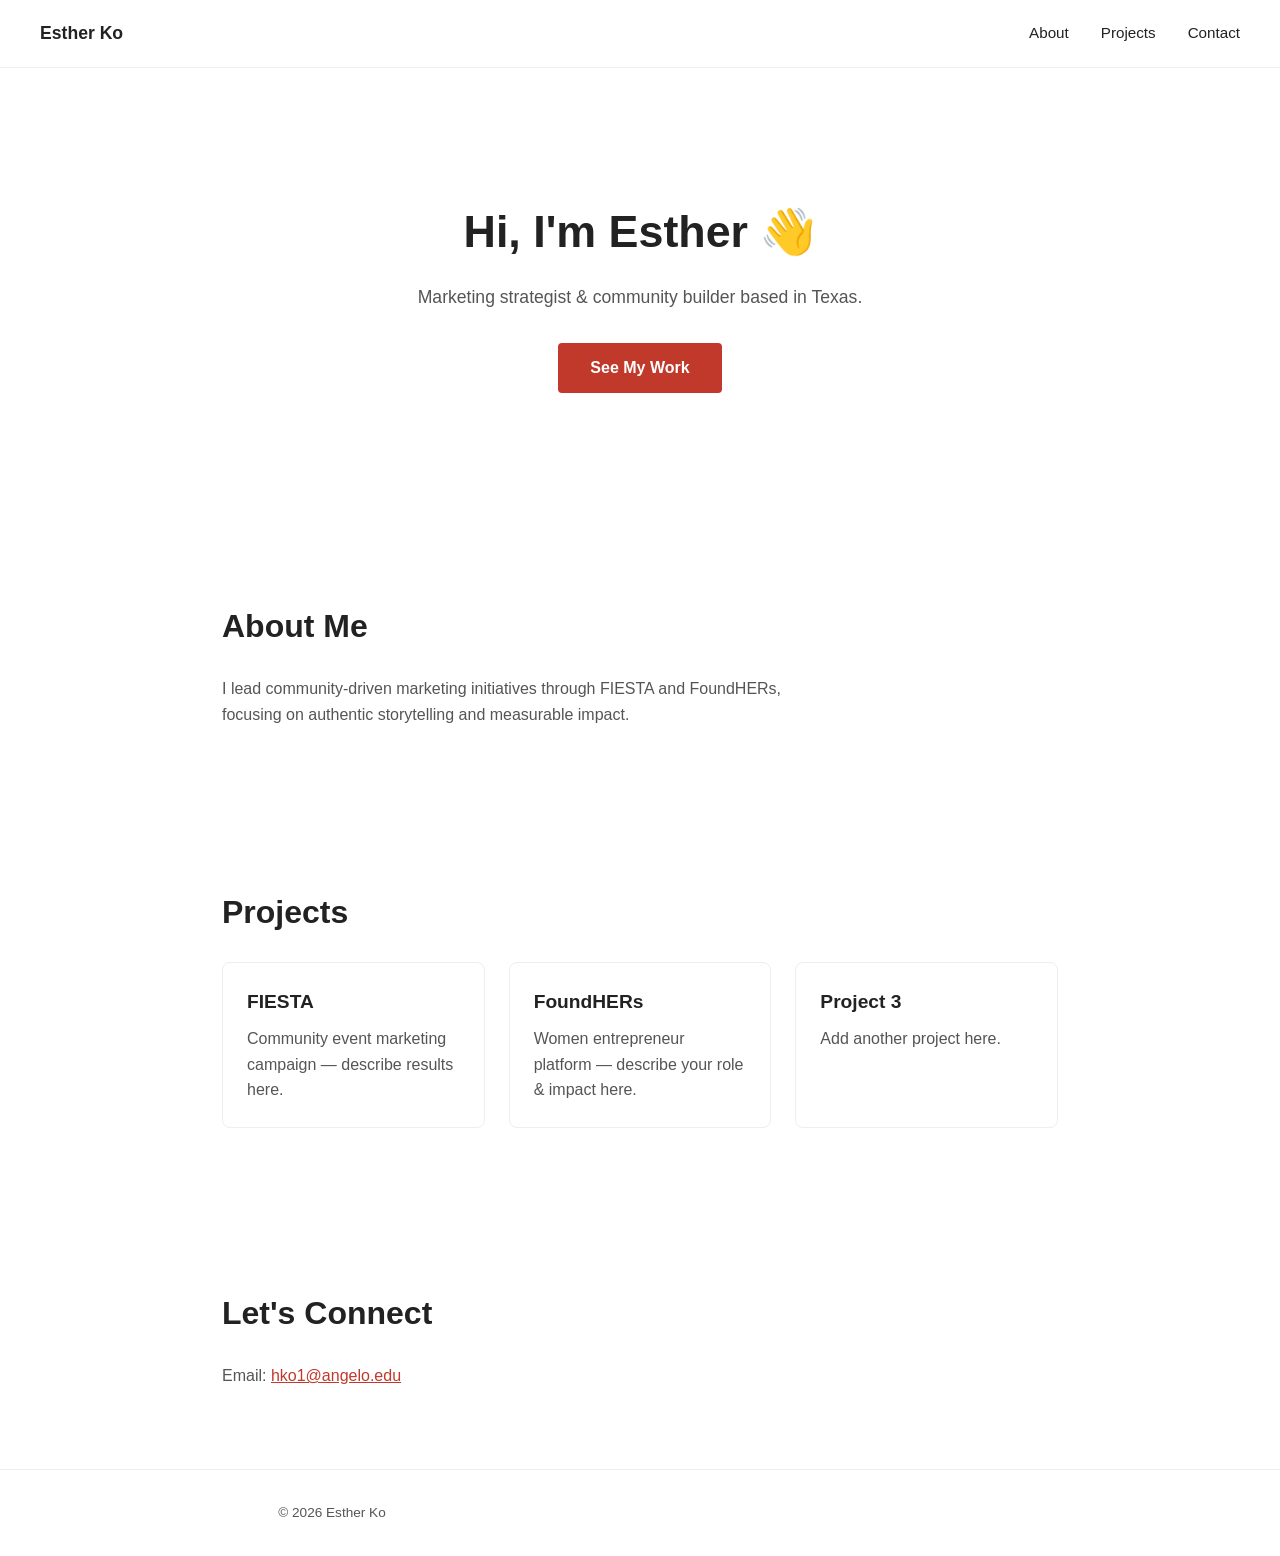
==== index.html @ 238955b2 "Initial portfolio setup" ====
<!DOCTYPE html>
<html lang="en">
<head>
  <meta charset="UTF-8" />
  <meta name="viewport" content="width=device-width, initial-scale=1.0" />
  <title>Esther Ko | Marketing Portfolio</title>
  <link rel="stylesheet" href="style.css" />
</head>
<body>

  <!-- NAV -->
  <nav>
    <span class="logo">Esther Ko</span>
    <ul>
      <li><a href="#about">About</a></li>
      <li><a href="#projects">Projects</a></li>
      <li><a href="#contact">Contact</a></li>
    </ul>
  </nav>

  <!-- HERO -->
  <section id="hero">
    <h1>Hi, I'm Esther 👋</h1>
    <p>Marketing strategist & community builder based in Texas.</p>
    <a href="#projects" class="btn">See My Work</a>
  </section>

  <!-- ABOUT -->
  <section id="about">
    <h2>About Me</h2>
    <p>
      I lead community-driven marketing initiatives through FIESTA and FoundHERs,
      focusing on authentic storytelling and measurable impact.
    </p>
  </section>

  <!-- PROJECTS -->
  <section id="projects">
    <h2>Projects</h2>
    <div class="card-grid">

      <div class="card">
        <h3>FIESTA</h3>
        <p>Community event marketing campaign — describe results here.</p>
      </div>

      <div class="card">
        <h3>FoundHERs</h3>
        <p>Women entrepreneur platform — describe your role & impact here.</p>
      </div>

      <div class="card">
        <h3>Project 3</h3>
        <p>Add another project here.</p>
      </div>

    </div>
  </section>

  <!-- CONTACT -->
  <section id="contact">
    <h2>Let's Connect</h2>
    <p>Email: <a href="mailto:hko1@angelo.edu">hko1@angelo.edu</a></p>
  </section>

  <footer>
    <p>© 2026 Esther Ko</p>
  </footer>

</body>
</html>
---- style.css ----
/* ── Reset ── */
* { margin: 0; padding: 0; box-sizing: border-box; }

body {
  font-family: 'Segoe UI', sans-serif;
  color: #222;
  background: #fff;
  line-height: 1.6;
}

/* ── Nav ── */
nav {
  display: flex;
  justify-content: space-between;
  align-items: center;
  padding: 1.2rem 2.5rem;
  border-bottom: 1px solid #eee;
  position: sticky;
  top: 0;
  background: #fff;
}

.logo { font-weight: 700; font-size: 1.1rem; }

nav ul { list-style: none; display: flex; gap: 2rem; }
nav a { text-decoration: none; color: #222; font-size: 0.95rem; }
nav a:hover { color: #c0392b; }

/* ── Sections ── */
section {
  max-width: 900px;
  margin: 0 auto;
  padding: 5rem 2rem;
}

#hero {
  text-align: center;
  padding: 8rem 2rem;
}

h1 { font-size: 2.8rem; margin-bottom: 1rem; }
h2 { font-size: 2rem; margin-bottom: 1.5rem; }
h3 { font-size: 1.2rem; margin-bottom: 0.5rem; }

p { color: #555; max-width: 600px; }
#hero p { margin: 0 auto 2rem; font-size: 1.1rem; }

/* ── Button ── */
.btn {
  display: inline-block;
  padding: 0.75rem 2rem;
  background: #c0392b;
  color: #fff;
  border-radius: 4px;
  text-decoration: none;
  font-weight: 600;
  transition: background 0.2s;
}
.btn:hover { background: #922b21; }

/* ── Cards ── */
.card-grid {
  display: grid;
  grid-template-columns: repeat(auto-fit, minmax(240px, 1fr));
  gap: 1.5rem;
}

.card {
  border: 1px solid #eee;
  border-radius: 8px;
  padding: 1.5rem;
  transition: box-shadow 0.2s;
}
.card:hover { box-shadow: 0 4px 16px rgba(0,0,0,0.08); }

/* ── Contact ── */
#contact a { color: #c0392b; }

/* ── Footer ── */
footer {
  text-align: center;
  padding: 2rem;
  font-size: 0.85rem;
  color: #aaa;
  border-top: 1px solid #eee;
}
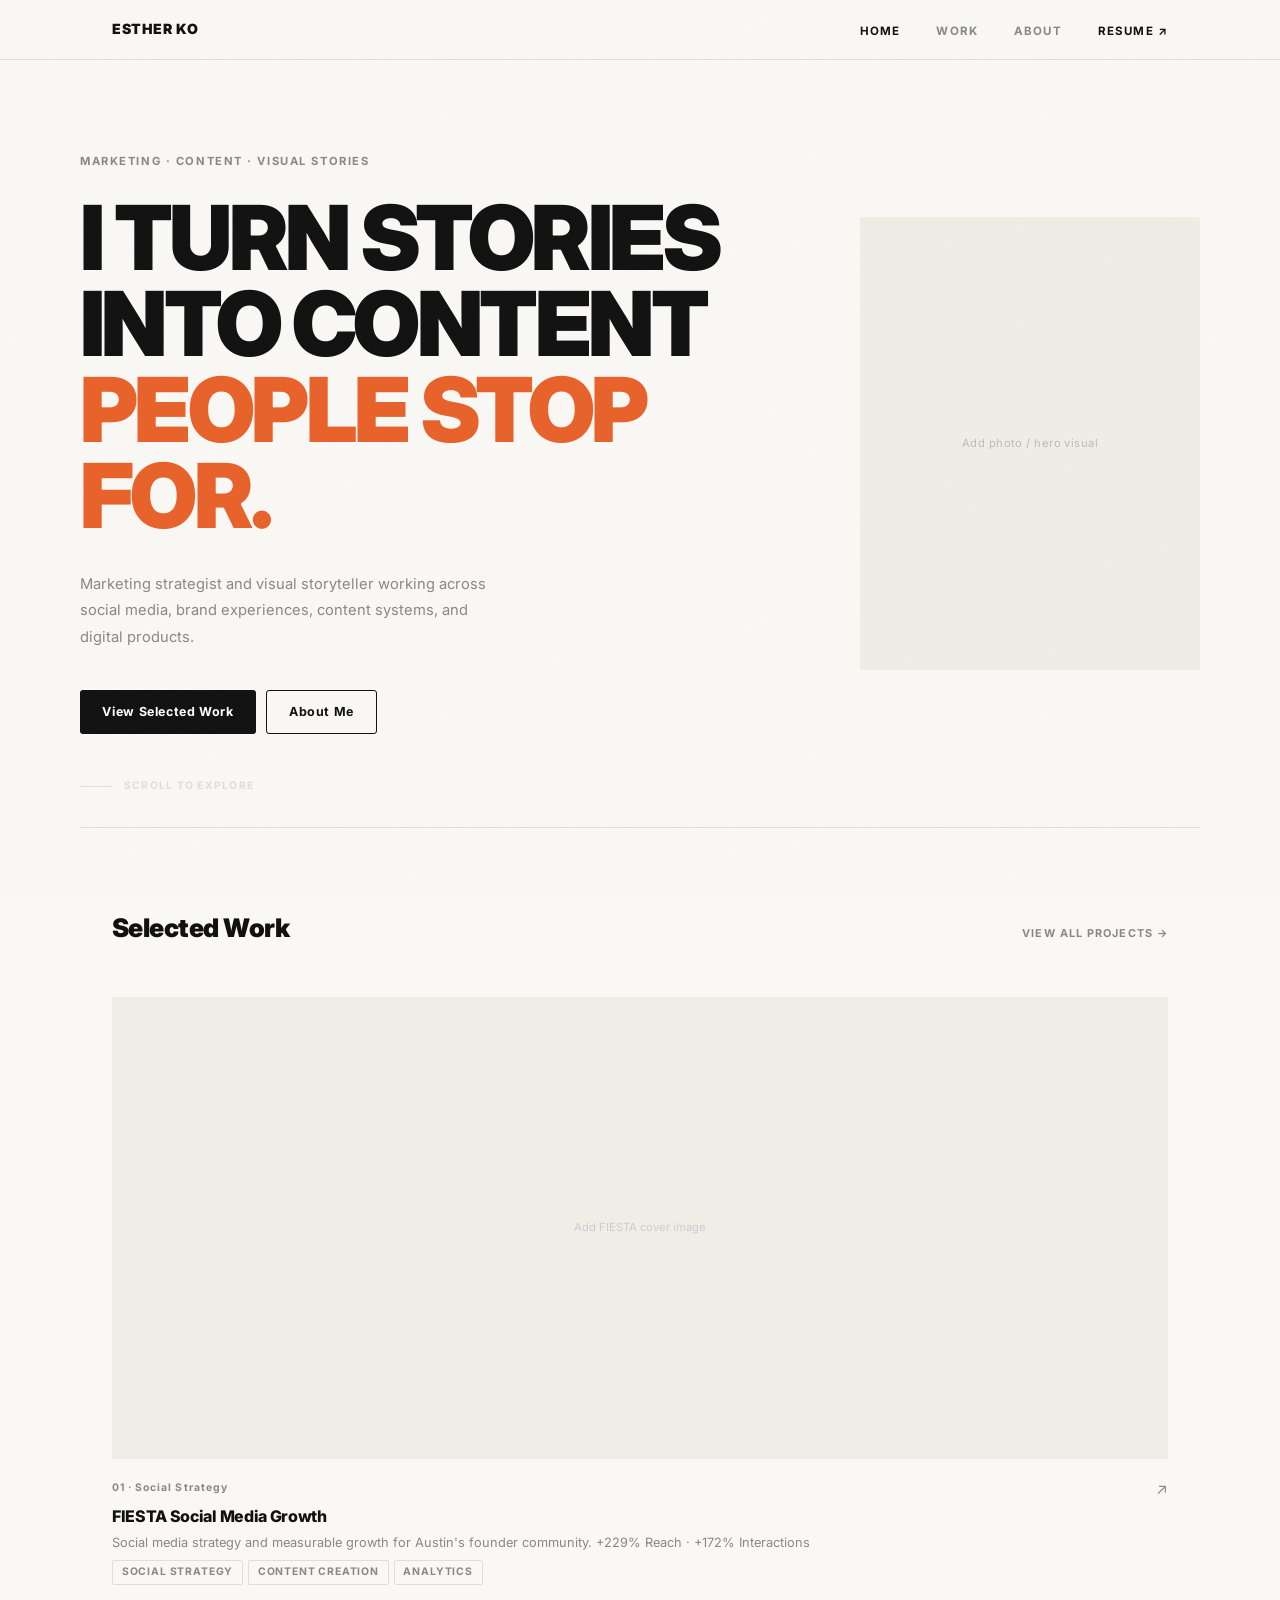
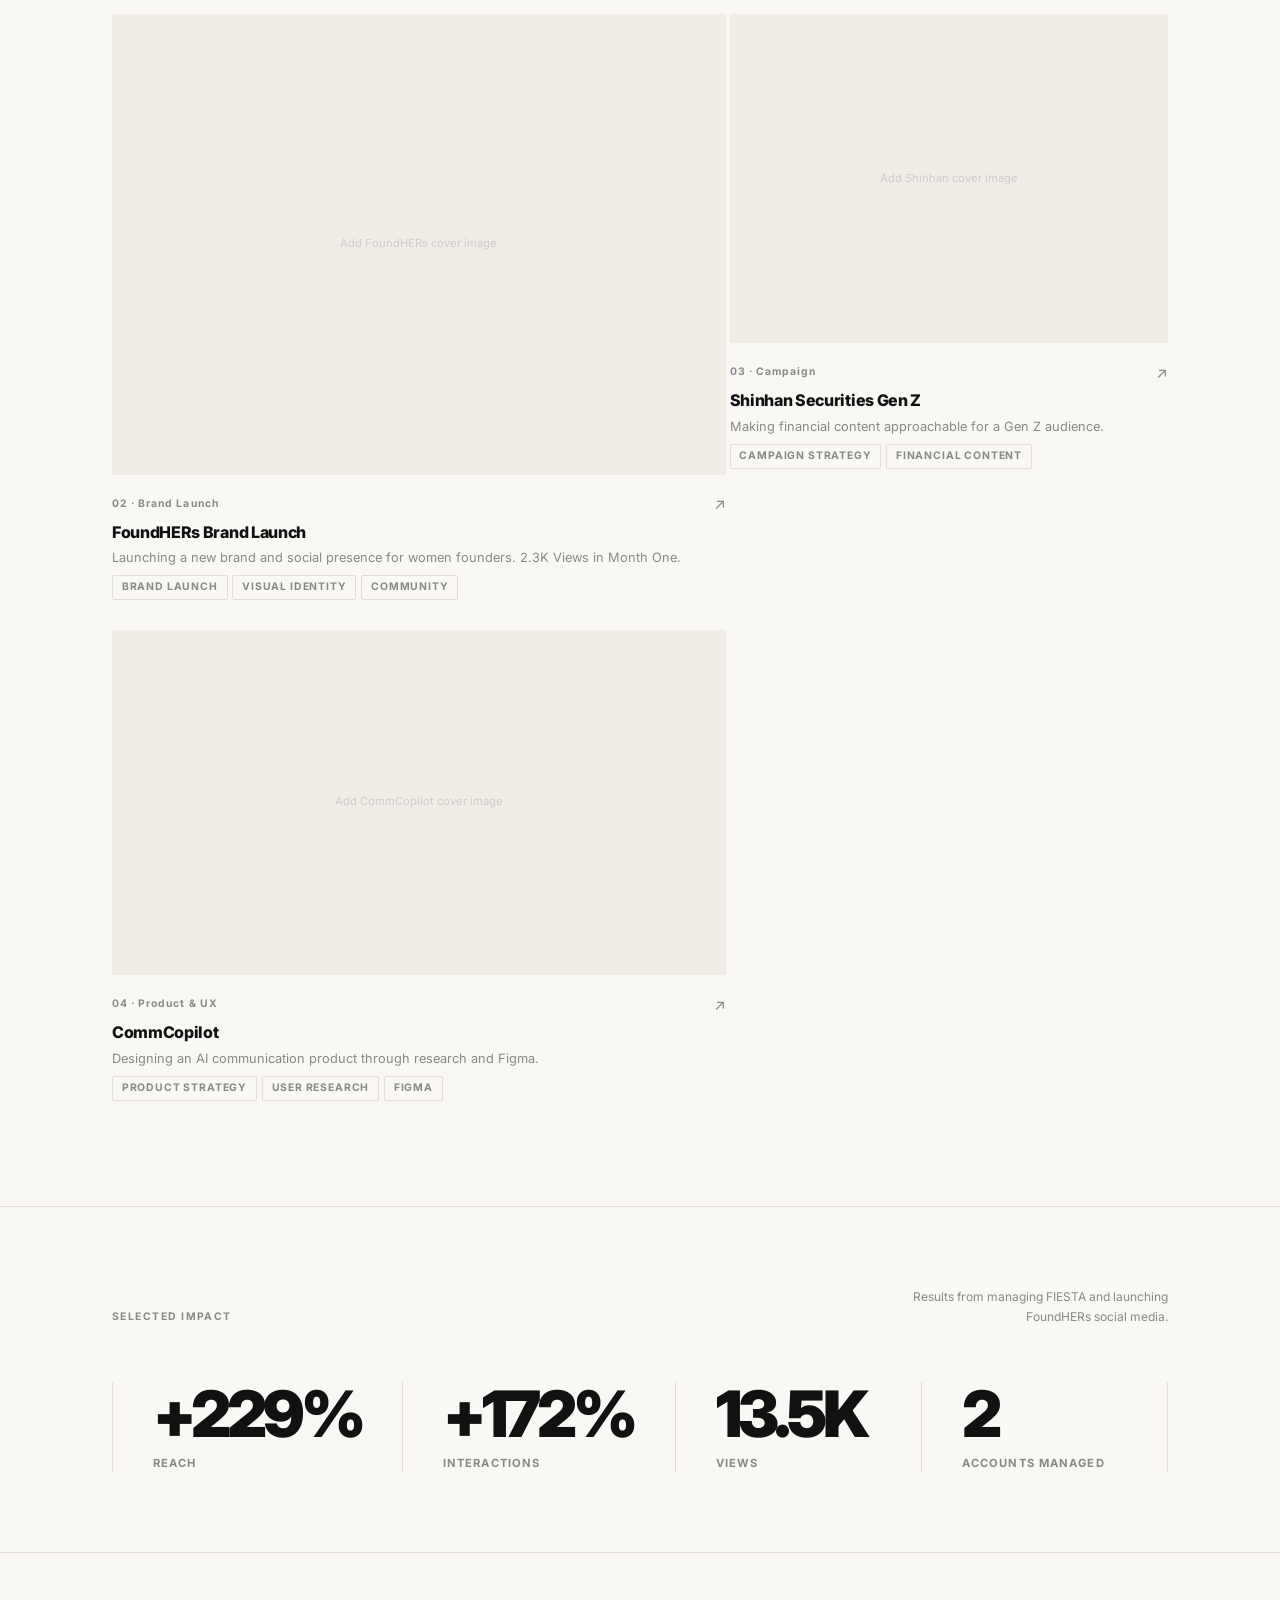
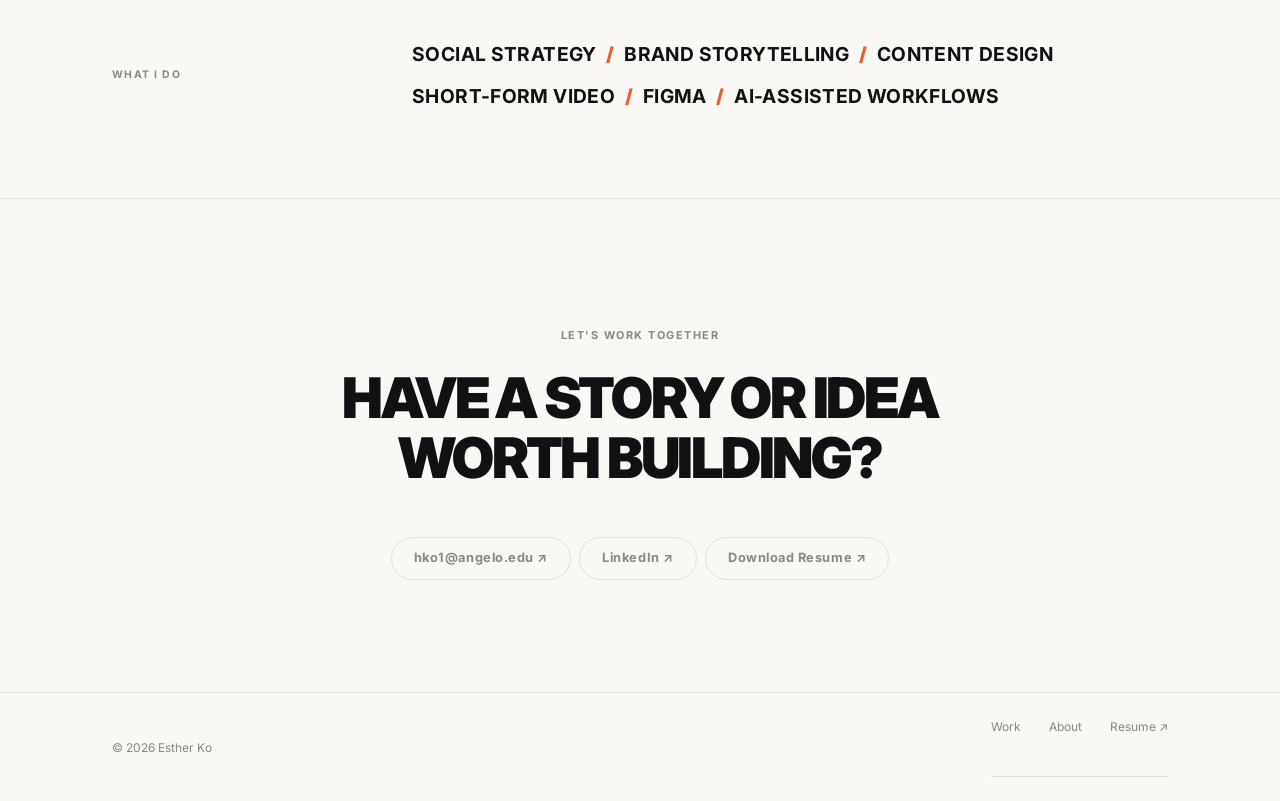
==== commit 371cf126: "Build full portfolio site: 10 pages, editorial design, Behance-inspired - Editorial design: warm pap" ====
--- a/index.html
+++ b/index.html
@@ -3,69 +3,201 @@
 <head>
   <meta charset="UTF-8" />
   <meta name="viewport" content="width=device-width, initial-scale=1.0" />
-  <title>Esther Ko | Marketing Portfolio</title>
+  <title>Esther Ko — Marketing Portfolio</title>
   <link rel="stylesheet" href="style.css" />
 </head>
 <body>
 
-  <!-- NAV -->
   <nav>
-    <span class="logo">Esther Ko</span>
-    <ul>
-      <li><a href="#about">About</a></li>
-      <li><a href="#projects">Projects</a></li>
-      <li><a href="#contact">Contact</a></li>
-    </ul>
+    <div class="container nav-inner">
+      <a href="index.html" class="nav-logo">Esther Ko</a>
+      <ul class="nav-links" id="nav-menu">
+        <li><a href="index.html" class="active">HOME</a></li>
+        <li><a href="work.html">WORK</a></li>
+        <li><a href="about.html">ABOUT</a></li>
+        <li><a href="resume.pdf" target="_blank" class="nav-resume">RESUME ↗</a></li>
+      </ul>
+      <button class="nav-toggle" id="nav-toggle" aria-label="Menu">☰</button>
+    </div>
   </nav>
 
-  <!-- HERO -->
-  <section id="hero">
-    <h1>Hi, I'm Esther 👋</h1>
-    <p>Marketing strategist & community builder based in Texas.</p>
-    <a href="#projects" class="btn">See My Work</a>
-  </section>
-
-  <!-- ABOUT -->
-  <section id="about">
-    <h2>About Me</h2>
-    <p>
-      I lead community-driven marketing initiatives through FIESTA and FoundHERs,
-      focusing on authentic storytelling and measurable impact.
-    </p>
-  </section>
-
-  <!-- PROJECTS -->
-  <section id="projects">
-    <h2>Projects</h2>
-    <div class="card-grid">
-
-      <div class="card">
-        <h3>FIESTA</h3>
-        <p>Community event marketing campaign — describe results here.</p>
-      </div>
-
-      <div class="card">
-        <h3>FoundHERs</h3>
-        <p>Women entrepreneur platform — describe your role & impact here.</p>
-      </div>
-
-      <div class="card">
-        <h3>Project 3</h3>
-        <p>Add another project here.</p>
-      </div>
-
-    </div>
-  </section>
-
-  <!-- CONTACT -->
-  <section id="contact">
-    <h2>Let's Connect</h2>
-    <p>Email: <a href="mailto:hko1@angelo.edu">hko1@angelo.edu</a></p>
+  <!-- ── HERO ── -->
+  <section id="hero" class="container">
+    <div class="hero-text">
+      <p class="hero-eyebrow">Marketing · Content · Visual Stories</p>
+      <h1>
+        I TURN STORIES<br>
+        INTO CONTENT<br>
+        <span class="accent">PEOPLE STOP FOR.</span>
+      </h1>
+      <p class="hero-sub">
+        Marketing strategist and visual storyteller working across social media,
+        brand experiences, content systems, and digital products.
+      </p>
+      <div class="hero-actions">
+        <a href="work.html" class="btn btn-primary">View Selected Work</a>
+        <a href="about.html" class="btn btn-outline">About Me</a>
+      </div>
+    </div>
+    <div class="hero-visual">Add photo / hero visual</div>
+    <p class="hero-scroll-hint">Scroll to explore</p>
+  </section>
+
+  <!-- ── SELECTED WORK ── -->
+  <section id="selected-work">
+    <div class="container">
+      <div class="sw-header">
+        <h2 class="sw-title">Selected Work</h2>
+        <a href="work.html" class="sw-link">View All Projects →</a>
+      </div>
+
+      <div class="sw-grid">
+
+        <!-- 01 FIESTA — full width, wide -->
+        <a href="projects/fiesta.html" class="sw-card">
+          <div class="sw-thumb">Add FIESTA cover image</div>
+          <div class="sw-info">
+            <div class="sw-meta">
+              <span class="sw-num">01 · Social Strategy</span>
+              <span class="sw-arrow">↗</span>
+            </div>
+            <h3 class="sw-name">FIESTA Social Media Growth</h3>
+            <p class="sw-desc">Social media strategy and measurable growth for Austin's founder community. +229% Reach · +172% Interactions</p>
+            <div class="sw-tags">
+              <span class="tag">Social Strategy</span>
+              <span class="tag">Content Creation</span>
+              <span class="tag">Analytics</span>
+            </div>
+          </div>
+        </a>
+
+        <!-- 02 FoundHERs — left 7/12 -->
+        <a href="projects/foundHERs.html" class="sw-card">
+          <div class="sw-thumb">Add FoundHERs cover image</div>
+          <div class="sw-info">
+            <div class="sw-meta">
+              <span class="sw-num">02 · Brand Launch</span>
+              <span class="sw-arrow">↗</span>
+            </div>
+            <h3 class="sw-name">FoundHERs Brand Launch</h3>
+            <p class="sw-desc">Launching a new brand and social presence for women founders. 2.3K Views in Month One.</p>
+            <div class="sw-tags">
+              <span class="tag">Brand Launch</span>
+              <span class="tag">Visual Identity</span>
+              <span class="tag">Community</span>
+            </div>
+          </div>
+        </a>
+
+        <!-- 03 Shinhan — right 5/12 -->
+        <a href="projects/shinhan.html" class="sw-card">
+          <div class="sw-thumb">Add Shinhan cover image</div>
+          <div class="sw-info">
+            <div class="sw-meta">
+              <span class="sw-num">03 · Campaign</span>
+              <span class="sw-arrow">↗</span>
+            </div>
+            <h3 class="sw-name">Shinhan Securities Gen Z</h3>
+            <p class="sw-desc">Making financial content approachable for a Gen Z audience.</p>
+            <div class="sw-tags">
+              <span class="tag">Campaign Strategy</span>
+              <span class="tag">Financial Content</span>
+            </div>
+          </div>
+        </a>
+
+        <!-- 04 CommCopilot — left col, tall -->
+        <a href="projects/commcopilot.html" class="sw-card">
+          <div class="sw-thumb">Add CommCopilot cover image</div>
+          <div class="sw-info">
+            <div class="sw-meta">
+              <span class="sw-num">04 · Product & UX</span>
+              <span class="sw-arrow">↗</span>
+            </div>
+            <h3 class="sw-name">CommCopilot</h3>
+            <p class="sw-desc">Designing an AI communication product through research and Figma.</p>
+            <div class="sw-tags">
+              <span class="tag">Product Strategy</span>
+              <span class="tag">User Research</span>
+              <span class="tag">Figma</span>
+            </div>
+          </div>
+        </a>
+
+      </div>
+    </div>
+  </section>
+
+  <!-- ── SELECTED IMPACT ── -->
+  <section id="impact">
+    <div class="container">
+      <div class="impact-header">
+        <p class="eyebrow">Selected Impact</p>
+        <p class="impact-note">Results from managing FIESTA and launching FoundHERs social media.</p>
+      </div>
+      <div class="impact-grid">
+        <div class="impact-item">
+          <div class="impact-num">+229%</div>
+          <div class="impact-label">Reach</div>
+        </div>
+        <div class="impact-item">
+          <div class="impact-num">+172%</div>
+          <div class="impact-label">Interactions</div>
+        </div>
+        <div class="impact-item">
+          <div class="impact-num">13.5K</div>
+          <div class="impact-label">Views</div>
+        </div>
+        <div class="impact-item">
+          <div class="impact-num">2</div>
+          <div class="impact-label">Accounts Managed</div>
+        </div>
+      </div>
+    </div>
+  </section>
+
+  <!-- ── WHAT I DO ── -->
+  <section id="what-i-do">
+    <div class="container">
+      <div class="wid-inner">
+        <p class="eyebrow">What I Do</p>
+        <div class="wid-skills">
+          SOCIAL STRATEGY<span class="sep">/</span>BRAND STORYTELLING<span class="sep">/</span>CONTENT DESIGN<br>
+          SHORT-FORM VIDEO<span class="sep">/</span>FIGMA<span class="sep">/</span>AI-ASSISTED WORKFLOWS
+        </div>
+      </div>
+    </div>
+  </section>
+
+  <!-- ── CONTACT CTA ── -->
+  <section id="contact-cta">
+    <div class="container">
+      <p class="cta-pre">Let's work together</p>
+      <h2 class="cta-title">Have a story or idea<br>worth building?</h2>
+      <div class="cta-links">
+        <a href="mailto:hko1@angelo.edu">hko1@angelo.edu ↗</a>
+        <a href="https://linkedin.com/in/your-linkedin" target="_blank">LinkedIn ↗</a>
+        <a href="resume.pdf" target="_blank">Download Resume ↗</a>
+      </div>
+    </div>
   </section>
 
   <footer>
-    <p>© 2026 Esther Ko</p>
+    <div class="container footer-inner">
+      <span>© 2026 Esther Ko</span>
+      <nav class="footer-nav">
+        <a href="work.html">Work</a>
+        <a href="about.html">About</a>
+        <a href="resume.pdf" target="_blank">Resume ↗</a>
+      </nav>
+    </div>
   </footer>
+
+  <script>
+    const toggle = document.getElementById('nav-toggle');
+    const menu   = document.getElementById('nav-menu');
+    toggle.addEventListener('click', () => menu.classList.toggle('open'));
+  </script>
 
 </body>
 </html>
--- a/style.css
+++ b/style.css
@@ -1,86 +1,948 @@
+@import url('https://fonts.googleapis.com/css2?family=Inter:ital,wght@0,300;0,400;0,500;0,600;0,700;0,800;0,900;1,400&display=swap');
+
+/* ── Variables ── */
+:root {
+  --bg:      #FAF8F5;
+  --fg:      #111111;
+  --muted:   #888888;
+  --accent:  #E8622A;
+  --border:  #E2DDD6;
+  --white:   #FFFFFF;
+  --warm:    #F0EDE6;
+  --font:    'Inter', system-ui, -apple-system, sans-serif;
+  --nav-h:   60px;
+  --max-w:   1120px;
+  --pad:     2rem;
+}
+
 /* ── Reset ── */
-* { margin: 0; padding: 0; box-sizing: border-box; }
-
+*, *::before, *::after { box-sizing: border-box; margin: 0; padding: 0; }
+html { scroll-behavior: smooth; }
 body {
-  font-family: 'Segoe UI', sans-serif;
-  color: #222;
-  background: #fff;
+  font-family: var(--font);
+  background: var(--bg);
+  color: var(--fg);
   line-height: 1.6;
-}
-
-/* ── Nav ── */
+  -webkit-font-smoothing: antialiased;
+}
+img { max-width: 100%; height: auto; display: block; }
+a { color: inherit; text-decoration: none; }
+ul { list-style: none; }
+button { cursor: pointer; border: none; background: none; font: inherit; }
+
+/* ── Grain texture overlay ── */
+body::before {
+  content: '';
+  position: fixed;
+  inset: 0;
+  pointer-events: none;
+  z-index: 9998;
+  opacity: 0.028;
+  background-image: url("data:image/svg+xml,%3Csvg xmlns='http://www.w3.org/2000/svg' width='300' height='300'%3E%3Cfilter id='n'%3E%3CfeTurbulence type='fractalNoise' baseFrequency='0.85' numOctaves='4' stitchTiles='stitch'/%3E%3C/filter%3E%3Crect width='100%25' height='100%25' filter='url(%23n)'/%3E%3C/svg%3E");
+  background-size: 300px 300px;
+}
+
+/* ── Utilities ── */
+.container { max-width: var(--max-w); margin: 0 auto; padding: 0 var(--pad); }
+.tag {
+  display: inline-block;
+  font-size: 0.65rem;
+  font-weight: 700;
+  letter-spacing: 0.08em;
+  text-transform: uppercase;
+  color: var(--muted);
+  border: 1px solid var(--border);
+  padding: 0.2rem 0.55rem;
+  border-radius: 2px;
+}
+
+/* ── Navigation ── */
 nav {
-  display: flex;
-  justify-content: space-between;
-  align-items: center;
-  padding: 1.2rem 2.5rem;
-  border-bottom: 1px solid #eee;
   position: sticky;
   top: 0;
-  background: #fff;
-}
-
-.logo { font-weight: 700; font-size: 1.1rem; }
-
-nav ul { list-style: none; display: flex; gap: 2rem; }
-nav a { text-decoration: none; color: #222; font-size: 0.95rem; }
-nav a:hover { color: #c0392b; }
-
-/* ── Sections ── */
-section {
-  max-width: 900px;
-  margin: 0 auto;
-  padding: 5rem 2rem;
-}
-
+  z-index: 100;
+  background: rgba(250, 248, 245, 0.92);
+  backdrop-filter: blur(8px);
+  border-bottom: 1px solid var(--border);
+  height: var(--nav-h);
+}
+.nav-inner {
+  height: 100%;
+  display: flex;
+  align-items: center;
+  justify-content: space-between;
+}
+.nav-logo {
+  font-size: 0.88rem;
+  font-weight: 900;
+  letter-spacing: 0.04em;
+  text-transform: uppercase;
+  transition: color 0.15s;
+}
+.nav-logo:hover { color: var(--accent); }
+.nav-links {
+  display: flex;
+  align-items: center;
+  gap: 2.25rem;
+}
+.nav-links a {
+  font-size: 0.72rem;
+  font-weight: 700;
+  letter-spacing: 0.1em;
+  text-transform: uppercase;
+  color: var(--muted);
+  transition: color 0.15s;
+}
+.nav-links a:hover,
+.nav-links a.active { color: var(--fg); }
+.nav-resume { color: var(--fg) !important; }
+.nav-resume:hover { color: var(--accent) !important; }
+.nav-toggle { display: none; font-size: 1.2rem; color: var(--fg); }
+
+/* ── Buttons ── */
+.btn {
+  display: inline-flex;
+  align-items: center;
+  gap: 0.35rem;
+  padding: 0.7rem 1.4rem;
+  font-size: 0.78rem;
+  font-weight: 700;
+  letter-spacing: 0.05em;
+  border-radius: 3px;
+  transition: all 0.15s;
+  cursor: pointer;
+  white-space: nowrap;
+}
+.btn-primary { background: var(--fg); color: var(--white); }
+.btn-primary:hover { background: #2a2a2a; }
+.btn-outline { border: 1.5px solid var(--fg); color: var(--fg); }
+.btn-outline:hover { background: var(--fg); color: var(--white); }
+.btn-sm { padding: 0.45rem 1rem; font-size: 0.72rem; }
+.btn-accent { background: var(--accent); color: var(--white); }
+.btn-accent:hover { background: #d4551f; }
+
+/* ── Section label ── */
+.eyebrow {
+  font-size: 0.65rem;
+  font-weight: 700;
+  letter-spacing: 0.14em;
+  text-transform: uppercase;
+  color: var(--muted);
+}
+
+/* ─────────────────────────────────────────
+   HOME — HERO
+───────────────────────────────────────── */
 #hero {
+  min-height: calc(92vh - var(--nav-h));
+  display: grid;
+  grid-template-columns: 1fr 340px;
+  gap: 4rem;
+  align-items: center;
+  padding: 5rem 0;
+  border-bottom: 1px solid var(--border);
+  position: relative;
+  overflow: hidden;
+}
+.hero-text {}
+.hero-eyebrow {
+  font-size: 0.7rem;
+  font-weight: 700;
+  letter-spacing: 0.14em;
+  text-transform: uppercase;
+  color: var(--muted);
+  margin-bottom: 1.5rem;
+}
+.hero-text h1 {
+  font-size: clamp(3rem, 7vw, 6rem);
+  font-weight: 900;
+  letter-spacing: -0.04em;
+  line-height: 0.96;
+  text-transform: uppercase;
+  margin-bottom: 2rem;
+}
+.hero-text h1 .accent { color: var(--accent); }
+.hero-sub {
+  font-size: 0.92rem;
+  color: var(--muted);
+  line-height: 1.8;
+  max-width: 420px;
+  margin-bottom: 2.5rem;
+}
+.hero-actions { display: flex; gap: 0.6rem; flex-wrap: wrap; }
+.hero-visual {
+  aspect-ratio: 3/4;
+  background: var(--warm);
+  border-radius: 3px;
+  overflow: hidden;
+  display: flex;
+  align-items: center;
+  justify-content: center;
+  font-size: 0.7rem;
+  color: #bbb;
+  letter-spacing: 0.04em;
+}
+.hero-visual img { width: 100%; height: 100%; object-fit: cover; }
+.hero-scroll-hint {
+  position: absolute;
+  bottom: 2rem;
+  left: 0;
+  font-size: 0.65rem;
+  font-weight: 700;
+  letter-spacing: 0.12em;
+  text-transform: uppercase;
+  color: var(--border);
+  display: flex;
+  align-items: center;
+  gap: 0.75rem;
+}
+.hero-scroll-hint::before { content: ''; display: block; width: 32px; height: 1px; background: var(--border); }
+
+/* ─────────────────────────────────────────
+   HOME — SELECTED WORK
+───────────────────────────────────────── */
+#selected-work {
+  padding: 5rem 0;
+  border-bottom: 1px solid var(--border);
+}
+.sw-header {
+  display: flex;
+  justify-content: space-between;
+  align-items: baseline;
+  margin-bottom: 3rem;
+}
+.sw-title {
+  font-size: clamp(1.2rem, 2.5vw, 1.6rem);
+  font-weight: 900;
+  letter-spacing: -0.02em;
+}
+.sw-link {
+  font-size: 0.68rem;
+  font-weight: 700;
+  letter-spacing: 0.1em;
+  text-transform: uppercase;
+  color: var(--muted);
+  transition: color 0.15s;
+}
+.sw-link:hover { color: var(--fg); }
+
+/* Editorial asymmetric grid */
+.sw-grid {
+  display: grid;
+  grid-template-columns: 7fr 5fr;
+  grid-template-rows: auto auto;
+  gap: 4px;
+}
+.sw-card { display: block; color: inherit; overflow: hidden; position: relative; }
+.sw-card:nth-child(1) { grid-column: 1 / -1; } /* FIESTA full width */
+.sw-card:nth-child(2) { grid-column: 1; }       /* FoundHERs left 7/12 */
+.sw-card:nth-child(3) { grid-column: 2; }       /* Shinhan right 5/12 */
+.sw-card:nth-child(4) { grid-column: 1; }       /* CommCopilot */
+
+.sw-thumb {
+  aspect-ratio: 16/7;
+  background: var(--warm);
+  overflow: hidden;
+  display: flex;
+  align-items: center;
+  justify-content: center;
+  font-size: 0.7rem;
+  color: #ccc;
+  position: relative;
+}
+.sw-card:nth-child(2) .sw-thumb,
+.sw-card:nth-child(3) .sw-thumb { aspect-ratio: 4/3; }
+.sw-card:nth-child(4) .sw-thumb { aspect-ratio: 16/9; }
+
+.sw-thumb img { width: 100%; height: 100%; object-fit: cover; transition: transform 0.5s ease; }
+.sw-card:hover .sw-thumb img { transform: scale(1.04); }
+.sw-thumb::after {
+  content: '';
+  position: absolute;
+  inset: 0;
+  background: rgba(0,0,0,0);
+  transition: background 0.3s;
+}
+.sw-card:hover .sw-thumb::after { background: rgba(0,0,0,0.06); }
+
+.sw-info {
+  padding: 1.1rem 0 1.6rem;
+  display: flex;
+  flex-direction: column;
+  gap: 0.4rem;
+}
+.sw-meta {
+  display: flex;
+  justify-content: space-between;
+  align-items: center;
+}
+.sw-num {
+  font-size: 0.65rem;
+  font-weight: 700;
+  letter-spacing: 0.1em;
+  color: var(--muted);
+}
+.sw-arrow {
+  font-size: 0.95rem;
+  color: var(--muted);
+  transition: transform 0.2s, color 0.15s;
+}
+.sw-card:hover .sw-arrow { transform: translate(3px,-3px); color: var(--accent); }
+.sw-name {
+  font-size: 1rem;
+  font-weight: 800;
+  letter-spacing: -0.02em;
+  line-height: 1.2;
+}
+.sw-desc {
+  font-size: 0.8rem;
+  color: var(--muted);
+  line-height: 1.6;
+}
+.sw-tags { display: flex; flex-wrap: wrap; gap: 0.3rem; }
+
+/* ─────────────────────────────────────────
+   HOME — SELECTED IMPACT
+───────────────────────────────────────── */
+#impact {
+  padding: 5rem 0;
+  border-bottom: 1px solid var(--border);
+}
+.impact-header {
+  display: flex;
+  justify-content: space-between;
+  align-items: flex-end;
+  margin-bottom: 3.5rem;
+}
+.impact-note {
+  font-size: 0.75rem;
+  color: var(--muted);
+  max-width: 260px;
+  line-height: 1.6;
+  text-align: right;
+}
+.impact-grid {
+  display: grid;
+  grid-template-columns: repeat(4, 1fr);
+  border-left: 1px solid var(--border);
+}
+.impact-item {
+  padding: 0 2.5rem;
+  border-right: 1px solid var(--border);
+}
+.impact-num {
+  font-size: clamp(2.8rem, 5vw, 4.5rem);
+  font-weight: 900;
+  letter-spacing: -0.06em;
+  line-height: 1;
+  margin-bottom: 0.6rem;
+}
+.impact-label {
+  font-size: 0.7rem;
+  font-weight: 700;
+  letter-spacing: 0.1em;
+  text-transform: uppercase;
+  color: var(--muted);
+  line-height: 1.5;
+}
+
+/* ─────────────────────────────────────────
+   HOME — WHAT I DO
+───────────────────────────────────────── */
+#what-i-do {
+  padding: 5rem 0;
+  border-bottom: 1px solid var(--border);
+}
+.wid-inner {
+  display: grid;
+  grid-template-columns: 220px 1fr;
+  gap: 5rem;
+  align-items: center;
+}
+.wid-label {}
+.wid-skills {
+  font-size: clamp(0.95rem, 1.8vw, 1.2rem);
+  font-weight: 700;
+  letter-spacing: 0.02em;
+  color: var(--fg);
+  line-height: 2.2;
+  text-transform: uppercase;
+}
+.wid-skills .sep {
+  color: var(--accent);
+  margin: 0 0.6rem;
+  font-weight: 900;
+}
+
+/* ─────────────────────────────────────────
+   HOME — CONTACT CTA
+───────────────────────────────────────── */
+#contact-cta {
+  padding: 8rem 0 7rem;
   text-align: center;
-  padding: 8rem 2rem;
-}
-
-h1 { font-size: 2.8rem; margin-bottom: 1rem; }
-h2 { font-size: 2rem; margin-bottom: 1.5rem; }
-h3 { font-size: 1.2rem; margin-bottom: 0.5rem; }
-
-p { color: #555; max-width: 600px; }
-#hero p { margin: 0 auto 2rem; font-size: 1.1rem; }
-
-/* ── Button ── */
-.btn {
-  display: inline-block;
-  padding: 0.75rem 2rem;
-  background: #c0392b;
-  color: #fff;
-  border-radius: 4px;
-  text-decoration: none;
-  font-weight: 600;
-  transition: background 0.2s;
-}
-.btn:hover { background: #922b21; }
-
-/* ── Cards ── */
-.card-grid {
-  display: grid;
-  grid-template-columns: repeat(auto-fit, minmax(240px, 1fr));
-  gap: 1.5rem;
-}
-
-.card {
-  border: 1px solid #eee;
-  border-radius: 8px;
-  padding: 1.5rem;
-  transition: box-shadow 0.2s;
-}
-.card:hover { box-shadow: 0 4px 16px rgba(0,0,0,0.08); }
-
-/* ── Contact ── */
-#contact a { color: #c0392b; }
+}
+.cta-pre {
+  font-size: 0.68rem;
+  font-weight: 700;
+  letter-spacing: 0.14em;
+  text-transform: uppercase;
+  color: var(--muted);
+  margin-bottom: 1.5rem;
+}
+.cta-title {
+  font-size: clamp(2rem, 4.5vw, 3.5rem);
+  font-weight: 900;
+  letter-spacing: -0.04em;
+  text-transform: uppercase;
+  line-height: 1.08;
+  max-width: 740px;
+  margin: 0 auto 3rem;
+}
+.cta-links {
+  display: flex;
+  justify-content: center;
+  gap: 0.5rem;
+  flex-wrap: wrap;
+}
+.cta-links a {
+  font-size: 0.8rem;
+  font-weight: 700;
+  letter-spacing: 0.04em;
+  padding: 0.65rem 1.4rem;
+  border: 1.5px solid var(--border);
+  border-radius: 100px;
+  color: var(--muted);
+  transition: all 0.15s;
+}
+.cta-links a:hover { border-color: var(--accent); color: var(--accent); }
 
 /* ── Footer ── */
 footer {
-  text-align: center;
-  padding: 2rem;
+  padding: 1.5rem 0;
+  border-top: 1px solid var(--border);
+}
+.footer-inner {
+  display: flex;
+  justify-content: space-between;
+  align-items: center;
+  font-size: 0.75rem;
+  color: var(--muted);
+}
+.footer-nav { display: flex; gap: 1.75rem; }
+.footer-nav a:hover { color: var(--fg); }
+
+/* ─────────────────────────────────────────
+   WORK PAGE
+───────────────────────────────────────── */
+.page-hero {
+  padding: 4.5rem 0 3rem;
+  border-bottom: 1px solid var(--border);
+}
+.page-hero h1 {
+  font-size: clamp(2.5rem, 6vw, 5rem);
+  font-weight: 900;
+  letter-spacing: -0.04em;
+  text-transform: uppercase;
+  line-height: 1;
+  margin: 0.5rem 0 1rem;
+}
+.page-hero p {
+  font-size: 0.88rem;
+  color: var(--muted);
+  max-width: 420px;
+  line-height: 1.7;
+}
+.page-hero-meta {
+  font-size: 0.7rem;
+  font-weight: 700;
+  letter-spacing: 0.1em;
+  text-transform: uppercase;
+  color: var(--muted);
+  margin-top: 0.5rem;
+}
+
+.filter-row {
+  padding: 1.1rem 0;
+  border-bottom: 1px solid var(--border);
+}
+.filter-btns { display: flex; gap: 0.4rem; }
+.filter-btn {
+  font-size: 0.68rem;
+  font-weight: 700;
+  letter-spacing: 0.07em;
+  text-transform: uppercase;
+  padding: 0.38rem 0.95rem;
+  border: 1.5px solid var(--border);
+  border-radius: 100px;
+  color: var(--muted);
+  background: transparent;
+  cursor: pointer;
+  transition: all 0.15s;
+}
+.filter-btn.active,
+.filter-btn:hover { border-color: var(--fg); background: var(--fg); color: var(--white); }
+
+.work-index {
+  padding: 3rem 0 6rem;
+}
+.work-row {
+  display: grid;
+  grid-template-columns: 1fr 1fr;
+  gap: 0 4rem;
+  align-items: center;
+  padding: 3rem 0;
+  border-bottom: 1px solid var(--border);
+  text-decoration: none;
+  color: inherit;
+}
+.work-row:hover .wr-arrow { transform: translate(4px,-4px); color: var(--accent); }
+.work-row:hover .wr-title { color: var(--accent); }
+.wr-thumb {
+  aspect-ratio: 16/10;
+  background: var(--warm);
+  border-radius: 2px;
+  overflow: hidden;
+  display: flex;
+  align-items: center;
+  justify-content: center;
+  font-size: 0.7rem;
+  color: #ccc;
+}
+.wr-thumb img { width: 100%; height: 100%; object-fit: cover; transition: transform 0.4s; }
+.work-row:hover .wr-thumb img { transform: scale(1.04); }
+.wr-info { display: flex; flex-direction: column; gap: 0.5rem; }
+.wr-top { display: flex; justify-content: space-between; align-items: flex-start; }
+.wr-num {
+  font-size: 0.65rem;
+  font-weight: 700;
+  letter-spacing: 0.12em;
+  color: var(--muted);
+}
+.wr-arrow {
+  font-size: 1rem;
+  color: var(--muted);
+  transition: transform 0.2s, color 0.15s;
+}
+.wr-title {
+  font-size: clamp(1rem, 2vw, 1.35rem);
+  font-weight: 900;
+  letter-spacing: -0.03em;
+  line-height: 1.15;
+  transition: color 0.15s;
+}
+.wr-desc {
+  font-size: 0.82rem;
+  color: var(--muted);
+  line-height: 1.65;
+}
+.wr-meta {
+  display: flex;
+  gap: 1rem;
+  margin-top: 0.25rem;
+}
+.wr-role, .wr-year {
+  font-size: 0.68rem;
+  font-weight: 700;
+  letter-spacing: 0.07em;
+  text-transform: uppercase;
+  color: var(--muted);
+}
+.wr-year { color: var(--accent); }
+.wr-tags { display: flex; flex-wrap: wrap; gap: 0.3rem; margin-top: 0.2rem; }
+.wr-result {
+  font-size: 0.78rem;
+  font-weight: 700;
+  color: var(--fg);
+  letter-spacing: -0.01em;
+}
+
+/* ─────────────────────────────────────────
+   ABOUT PAGE — PERSONA
+───────────────────────────────────────── */
+.about-persona {
+  display: grid;
+  grid-template-columns: 360px 1fr;
+  gap: 6rem;
+  padding: 5rem 0 6rem;
+  align-items: start;
+}
+.persona-photo {
+  position: sticky;
+  top: calc(var(--nav-h) + 2rem);
+}
+.persona-img {
+  aspect-ratio: 3/4;
+  background: var(--warm);
+  border-radius: 3px;
+  overflow: hidden;
+  display: flex;
+  align-items: center;
+  justify-content: center;
+  font-size: 0.7rem;
+  color: #bbb;
+  margin-bottom: 1.5rem;
+}
+.persona-img img { width: 100%; height: 100%; object-fit: cover; }
+.persona-sidebar-links { display: flex; flex-direction: column; gap: 0.6rem; }
+.persona-sidebar-links a {
+  font-size: 0.78rem;
+  font-weight: 700;
+  color: var(--muted);
+  transition: color 0.15s;
+  letter-spacing: 0.03em;
+}
+.persona-sidebar-links a:hover { color: var(--accent); }
+
+.persona-content {}
+.persona-content h1 {
+  font-size: clamp(2.5rem, 5vw, 4rem);
+  font-weight: 900;
+  letter-spacing: -0.04em;
+  text-transform: uppercase;
+  line-height: 1.0;
+  margin-bottom: 2rem;
+}
+.persona-intro {
+  font-size: 1rem;
+  color: var(--muted);
+  line-height: 1.85;
+  max-width: 520px;
+  margin-bottom: 3rem;
+  border-left: 2px solid var(--accent);
+  padding-left: 1.25rem;
+}
+.persona-block { margin-bottom: 2.5rem; }
+.persona-block-title {
+  font-size: 0.65rem;
+  font-weight: 700;
+  letter-spacing: 0.14em;
+  text-transform: uppercase;
+  color: var(--muted);
+  border-bottom: 1px solid var(--border);
+  padding-bottom: 0.6rem;
+  margin-bottom: 1rem;
+}
+.persona-info-grid {
+  display: grid;
+  grid-template-columns: 1fr 1fr;
+  gap: 1.5rem 3rem;
+}
+.pi-label {
+  font-size: 0.65rem;
+  font-weight: 700;
+  letter-spacing: 0.1em;
+  text-transform: uppercase;
+  color: var(--muted);
+  margin-bottom: 0.3rem;
+}
+.pi-value {
+  font-size: 0.88rem;
+  font-weight: 500;
+  color: var(--fg);
+  line-height: 1.6;
+}
+.persona-tools {
+  font-size: 0.88rem;
+  color: var(--muted);
+  line-height: 2.4;
+  letter-spacing: 0.02em;
+}
+.persona-tools .tool-sep { color: var(--border); margin: 0 0.3rem; }
+
+.exp-timeline { display: flex; flex-direction: column; gap: 1rem; }
+.exp-row {
+  display: grid;
+  grid-template-columns: 52px 1fr;
+  gap: 1.5rem;
+  align-items: baseline;
+}
+.exp-year {
+  font-size: 0.68rem;
+  font-weight: 700;
+  letter-spacing: 0.06em;
+  color: var(--accent);
+}
+.exp-detail {}
+.exp-org {
+  font-size: 0.88rem;
+  font-weight: 700;
+  color: var(--fg);
+}
+.exp-role {
+  font-size: 0.8rem;
+  color: var(--muted);
+  margin-top: 0.1rem;
+}
+
+.strength-list { display: flex; flex-wrap: wrap; gap: 0.4rem; }
+.strength-tag {
+  font-size: 0.78rem;
+  font-weight: 600;
+  padding: 0.35rem 0.85rem;
+  background: var(--warm);
+  border-radius: 100px;
+  color: var(--fg);
+}
+
+.persona-cta {
+  margin-top: 3rem;
+  padding-top: 2rem;
+  border-top: 1px solid var(--border);
+}
+.persona-cta-links { display: flex; gap: 0.6rem; flex-wrap: wrap; margin-top: 1rem; }
+
+/* ─────────────────────────────────────────
+   PROJECT CASE STUDY
+───────────────────────────────────────── */
+.back-bar {
+  padding: 0.9rem 0;
+  border-bottom: 1px solid var(--border);
+}
+.back-link {
+  font-size: 0.68rem;
+  font-weight: 700;
+  letter-spacing: 0.1em;
+  text-transform: uppercase;
+  color: var(--muted);
+  display: inline-flex;
+  align-items: center;
+  gap: 0.4rem;
+  transition: color 0.15s;
+}
+.back-link:hover { color: var(--fg); }
+
+.project-hero {
+  padding: 5rem 0 3.5rem;
+  border-bottom: 1px solid var(--border);
+}
+.project-hero h1 {
+  font-size: clamp(2.2rem, 5.5vw, 4.2rem);
+  font-weight: 900;
+  letter-spacing: -0.04em;
+  text-transform: uppercase;
+  line-height: 1.0;
+  max-width: 860px;
+  margin: 0.5rem 0 1.25rem;
+}
+.project-subtitle {
+  font-size: 1rem;
+  color: var(--muted);
+  max-width: 580px;
+  line-height: 1.75;
+  margin-bottom: 3rem;
+}
+.project-meta {
+  display: grid;
+  grid-template-columns: repeat(5, 1fr);
+  gap: 0;
+  padding-top: 2rem;
+  border-top: 1px solid var(--border);
+}
+.meta-item {
+  padding-right: 2rem;
+  border-right: 1px solid var(--border);
+}
+.meta-item + .meta-item { padding-left: 2rem; }
+.meta-label {
+  font-size: 0.62rem;
+  font-weight: 700;
+  letter-spacing: 0.13em;
+  text-transform: uppercase;
+  color: var(--muted);
+  margin-bottom: 0.4rem;
+}
+.meta-value {
+  font-size: 0.82rem;
+  font-weight: 500;
+  line-height: 1.6;
+  color: var(--fg);
+}
+
+.project-cover {
+  width: 100%;
+  aspect-ratio: 21/9;
+  background: var(--warm);
+  display: flex;
+  align-items: center;
+  justify-content: center;
+  font-size: 0.72rem;
+  color: #bbb;
+  overflow: hidden;
+  margin: 4rem 0;
+}
+.project-cover img { width: 100%; height: 100%; object-fit: cover; }
+
+.project-body {
+  max-width: 780px;
+  margin: 0 auto;
+  padding: 0 var(--pad) 7rem;
+}
+.ps { margin-bottom: 4.5rem; }
+.ps-label {
+  font-size: 0.62rem;
+  font-weight: 700;
+  letter-spacing: 0.14em;
+  text-transform: uppercase;
+  color: var(--muted);
+  border-bottom: 1px solid var(--border);
+  padding-bottom: 0.65rem;
+  margin-bottom: 1.5rem;
+}
+.ps p {
+  font-size: 0.92rem;
+  color: var(--muted);
+  line-height: 1.9;
+  margin-bottom: 1.25rem;
+}
+.ps h3 {
+  font-size: 0.9rem;
+  font-weight: 800;
+  color: var(--fg);
+  letter-spacing: -0.01em;
+  margin: 2rem 0 0.6rem;
+}
+.ps ul {
+  padding-left: 1.25rem;
+  display: flex;
+  flex-direction: column;
+  gap: 0.35rem;
+}
+.ps ul li {
+  font-size: 0.88rem;
+  color: var(--muted);
+  line-height: 1.7;
+  list-style: disc;
+}
+
+/* Process */
+.process-row {
+  display: flex;
+  flex-wrap: wrap;
+  align-items: center;
+  gap: 0.4rem;
+  margin: 1.25rem 0;
+}
+.p-step {
+  font-size: 0.75rem;
+  font-weight: 700;
+  padding: 0.4rem 0.85rem;
+  border: 1.5px solid var(--border);
+  border-radius: 2px;
+  background: var(--white);
+  letter-spacing: 0.02em;
+}
+.p-sep { font-size: 0.75rem; color: var(--accent); font-weight: 900; }
+
+/* Results table */
+.results-table {
+  width: 100%;
+  border-collapse: collapse;
   font-size: 0.85rem;
-  color: #aaa;
-  border-top: 1px solid #eee;
-}
+  margin: 1.25rem 0;
+}
+.results-table th {
+  font-size: 0.62rem;
+  font-weight: 700;
+  letter-spacing: 0.12em;
+  text-transform: uppercase;
+  color: var(--muted);
+  text-align: left;
+  padding: 0.7rem 1.25rem;
+  border-bottom: 1.5px solid var(--border);
+}
+.results-table td {
+  padding: 0.95rem 1.25rem;
+  border-bottom: 1px solid var(--border);
+  color: var(--muted);
+}
+.results-table td:first-child { color: var(--fg); font-weight: 600; }
+.highlight { color: var(--accent) !important; font-weight: 900 !important; }
+
+/* Gallery */
+.gallery {
+  display: grid;
+  grid-template-columns: repeat(3, 1fr);
+  gap: 6px;
+  margin: 1.25rem 0;
+}
+.gi {
+  background: var(--warm);
+  border-radius: 2px;
+  overflow: hidden;
+  display: flex;
+  align-items: center;
+  justify-content: center;
+  font-size: 0.68rem;
+  color: #ccc;
+  aspect-ratio: 4/5;
+}
+.gi img { width: 100%; height: 100%; object-fit: cover; }
+.gallery-2 { grid-template-columns: repeat(2, 1fr); }
+.gallery-2 .gi { aspect-ratio: 16/10; }
+.gallery-note {
+  font-size: 0.72rem;
+  color: #bbb;
+  margin-top: 0.5rem;
+  line-height: 1.6;
+}
+
+/* Next project */
+.next-project {
+  padding: 3rem 0;
+  border-top: 1px solid var(--border);
+  display: flex;
+  justify-content: space-between;
+  align-items: center;
+}
+.np-label {
+  font-size: 0.65rem;
+  font-weight: 700;
+  letter-spacing: 0.12em;
+  text-transform: uppercase;
+  color: var(--muted);
+  margin-bottom: 0.4rem;
+}
+.np-title {
+  font-size: 1.25rem;
+  font-weight: 900;
+  letter-spacing: -0.03em;
+  text-transform: uppercase;
+  transition: color 0.15s;
+}
+.next-project a:hover .np-title { color: var(--accent); }
+
+/* ─────────────────────────────────────────
+   RESPONSIVE
+───────────────────────────────────────── */
+@media (max-width: 960px) {
+  #hero                    { grid-template-columns: 1fr; }
+  .hero-visual             { display: none; }
+  .hero-scroll-hint        { display: none; }
+  .impact-grid             { grid-template-columns: repeat(2, 1fr); row-gap: 2.5rem; border-left: none; }
+  .impact-item             { border-right: none; padding: 0; }
+  .wid-inner               { grid-template-columns: 1fr; gap: 1.5rem; }
+  .about-persona           { grid-template-columns: 1fr; }
+  .persona-photo           { position: static; display: none; }
+  .project-meta            { grid-template-columns: repeat(3, 1fr); }
+  .meta-item               { border-right: none; padding: 0 !important; margin-bottom: 1.25rem; }
+  .work-row                { grid-template-columns: 1fr; gap: 1.25rem; }
+  .sw-grid                 { grid-template-columns: 1fr; }
+  .sw-card:nth-child(n)    { grid-column: 1; }
+  .sw-card:nth-child(1) .sw-thumb { aspect-ratio: 16/9; }
+  .gallery                 { grid-template-columns: repeat(2, 1fr); }
+}
+
+@media (max-width: 640px) {
+  :root { --pad: 1.1rem; }
+  .nav-links               { display: none; flex-direction: column; position: fixed; top: var(--nav-h); left: 0; right: 0; z-index: 99; background: var(--bg); padding: 2rem 1.25rem; gap: 1.75rem; border-bottom: 1px solid var(--border); }
+  .nav-links.open          { display: flex; }
+  .nav-toggle              { display: block; }
+  .hero-actions            { flex-direction: column; align-items: flex-start; }
+  .impact-grid             { grid-template-columns: 1fr 1fr; gap: 2rem; }
+  .project-meta            { grid-template-columns: repeat(2, 1fr); }
+  .persona-info-grid       { grid-template-columns: 1fr; }
+  .next-project            { flex-direction: column; align-items: flex-start; gap: 1rem; }
+  .filter-btns             { flex-wrap: wrap; }
+  .footer-inner            { flex-direction: column; gap: 1rem; text-align: center; }
+  .footer-nav              { justify-content: center; }
+}
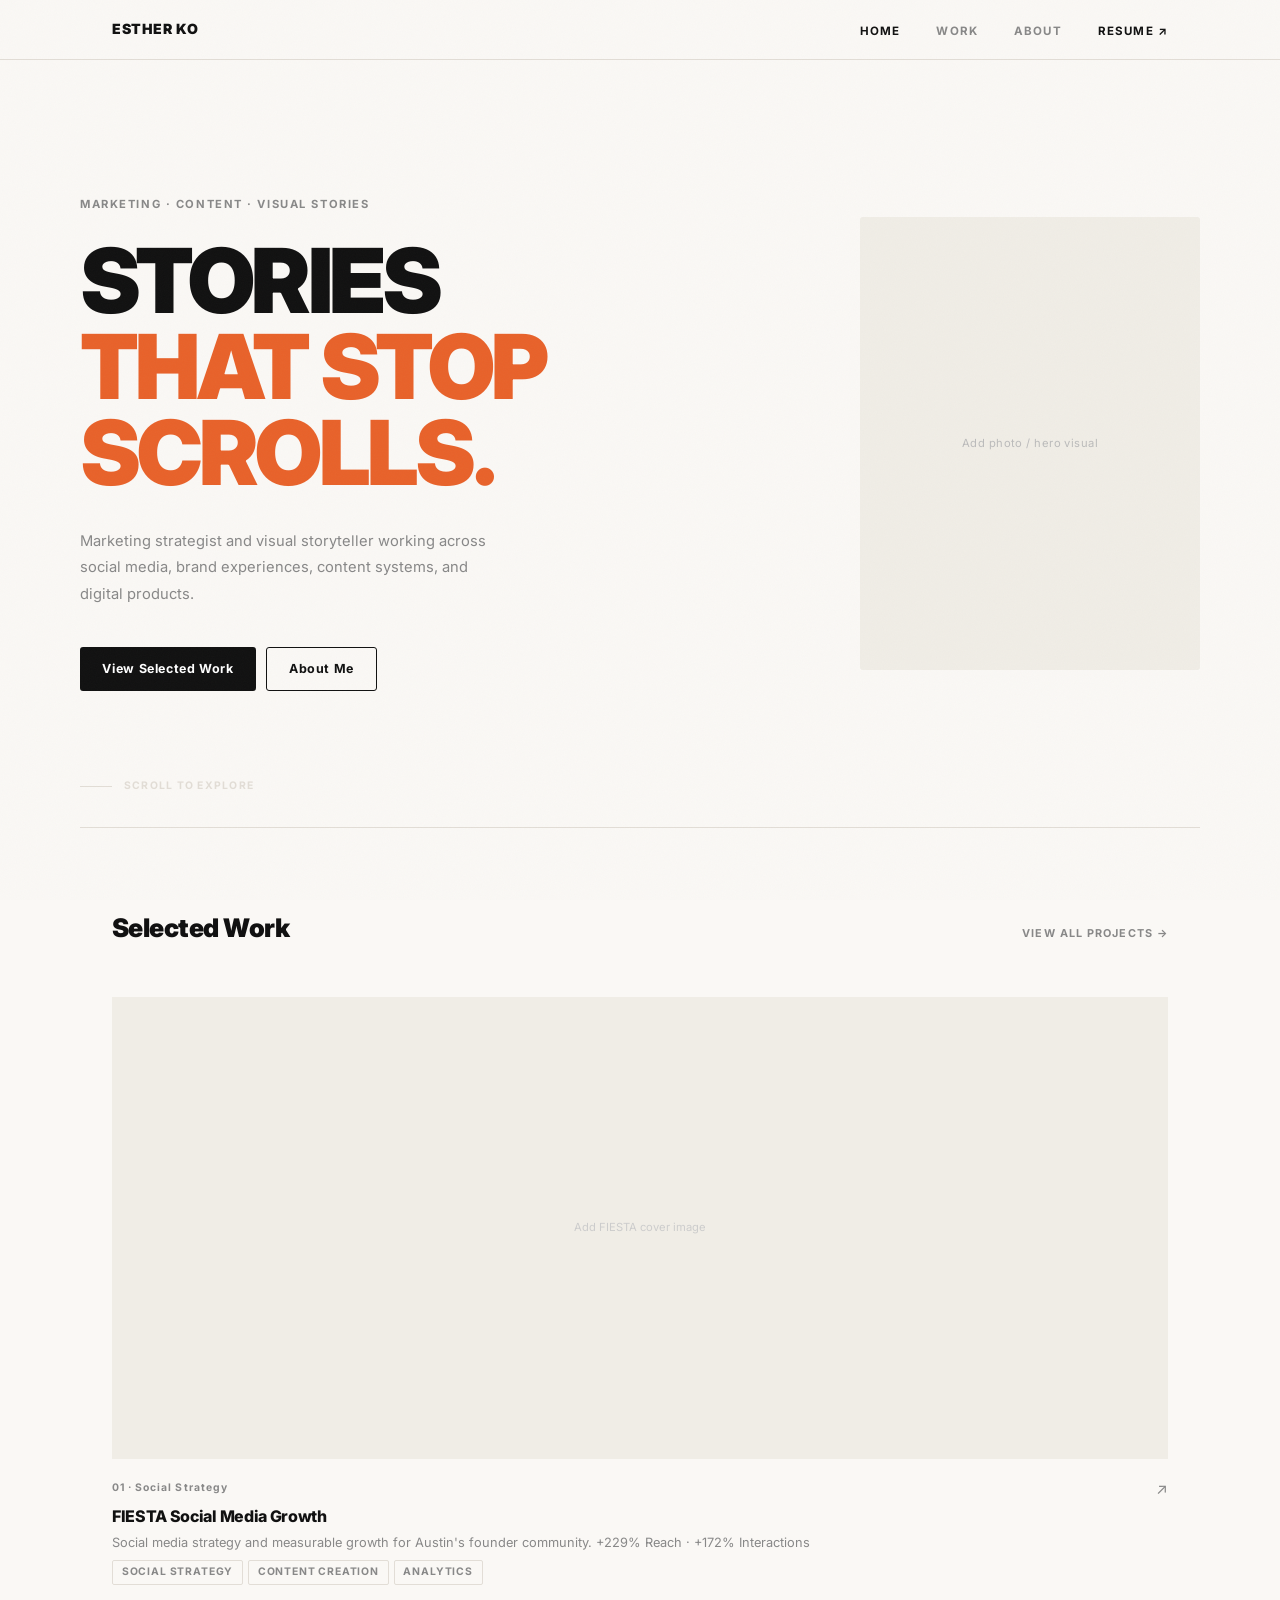
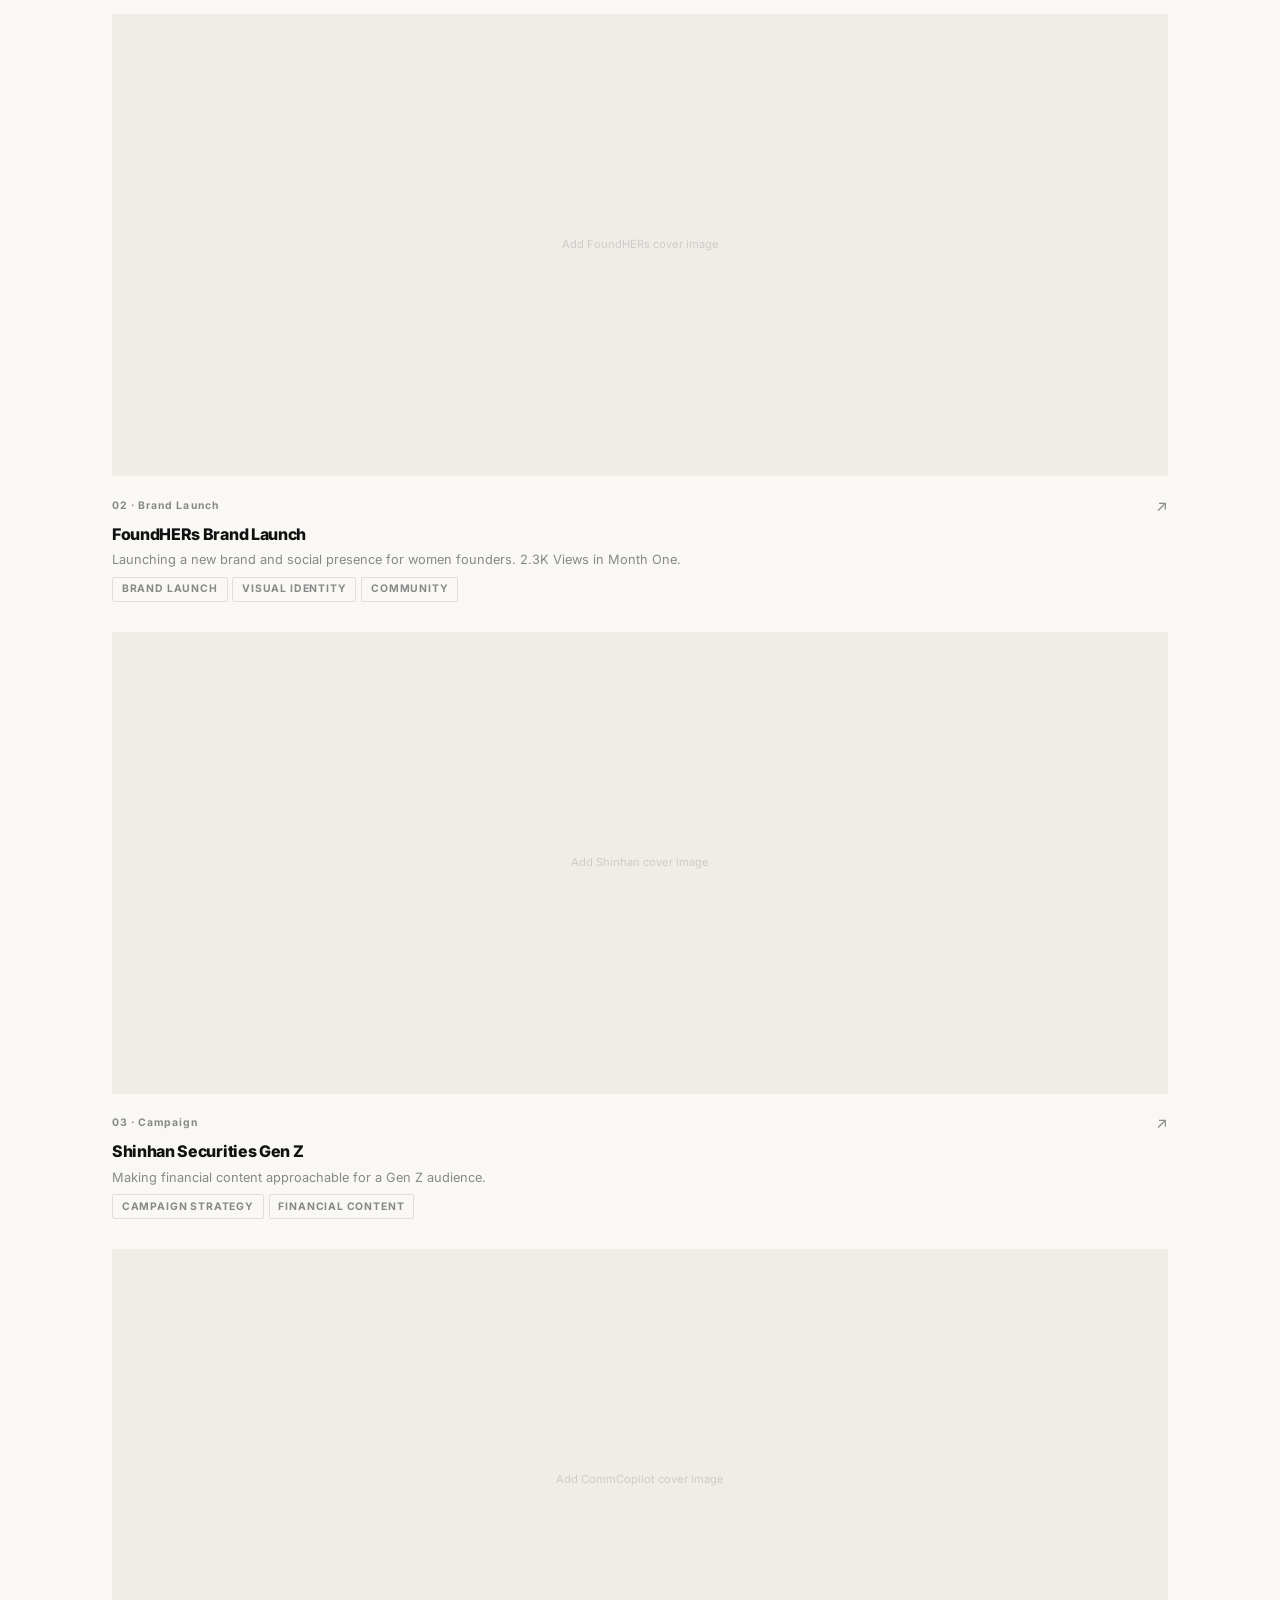
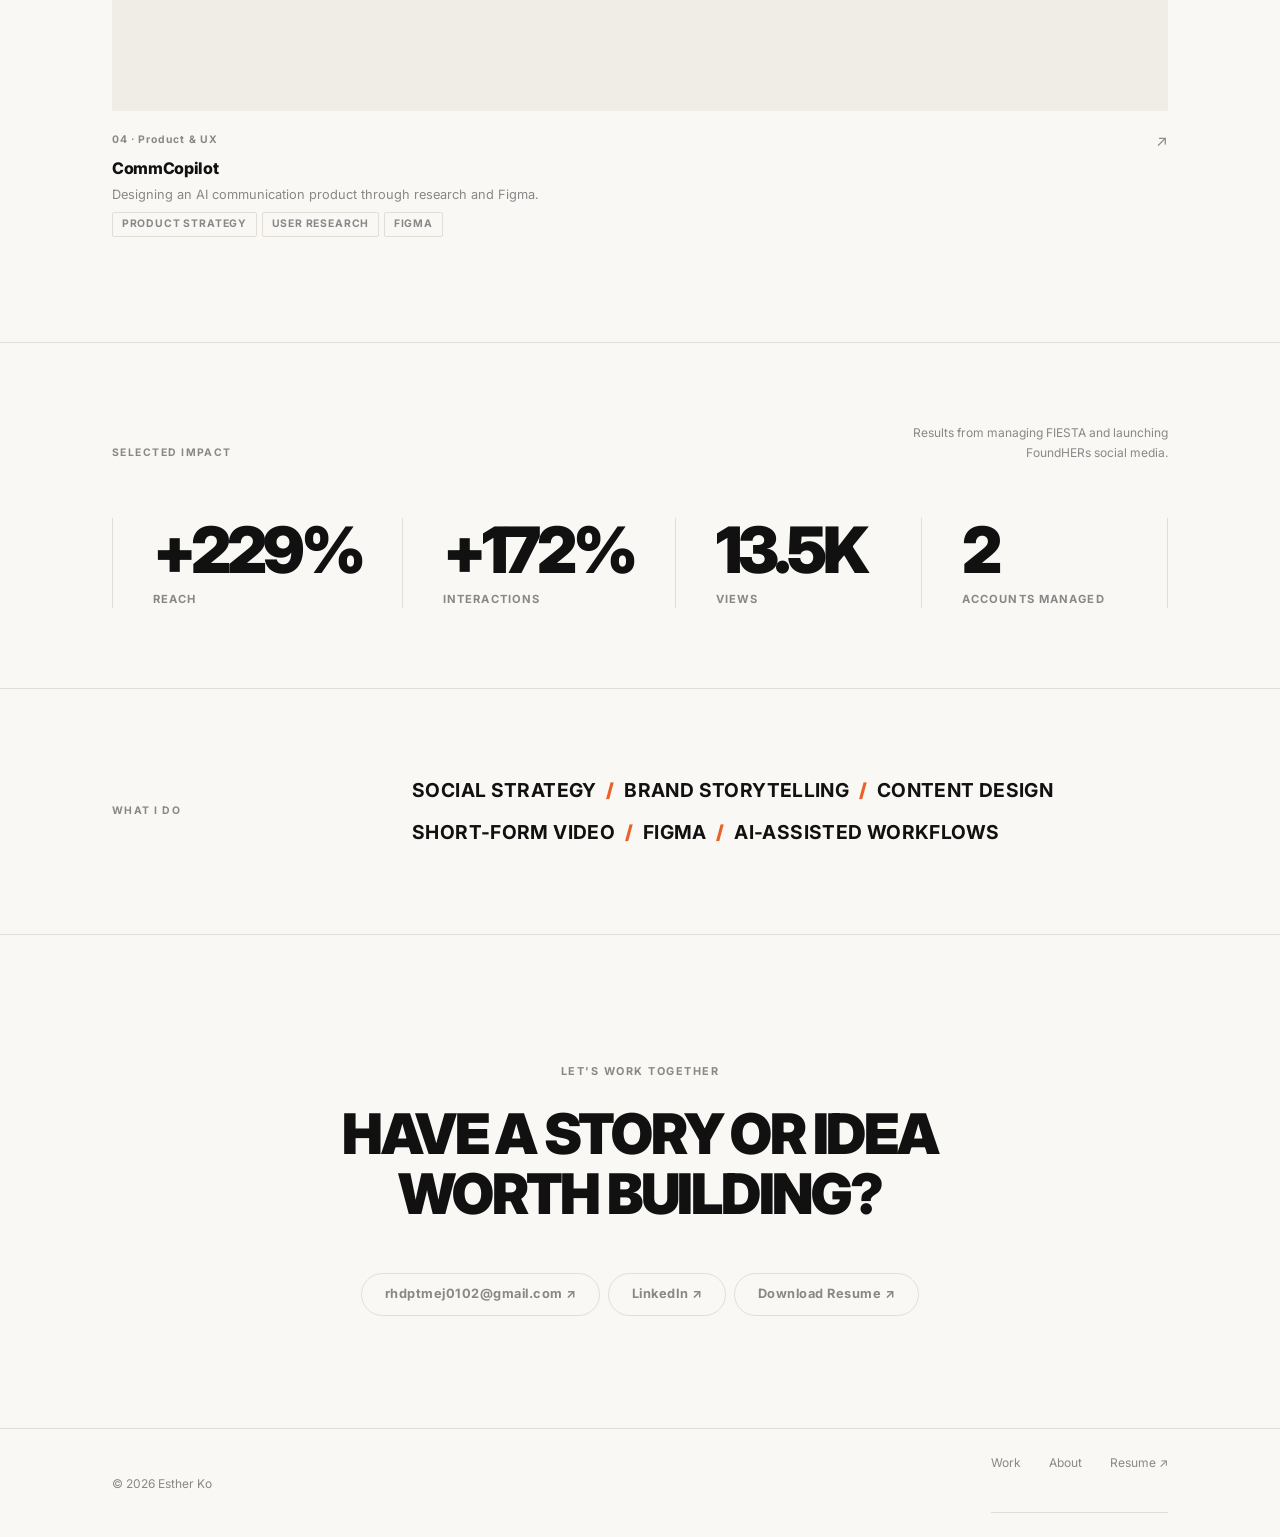
==== commit 85c420c8: "Update contact email, hero headline, and stack Selected Work cards in single column Co-Authored-By: " ====
--- a/index.html
+++ b/index.html
@@ -26,9 +26,8 @@
     <div class="hero-text">
       <p class="hero-eyebrow">Marketing · Content · Visual Stories</p>
       <h1>
-        I TURN STORIES<br>
-        INTO CONTENT<br>
-        <span class="accent">PEOPLE STOP FOR.</span>
+        STORIES<br>
+        <span class="accent">THAT STOP SCROLLS.</span>
       </h1>
       <p class="hero-sub">
         Marketing strategist and visual storyteller working across social media,
@@ -175,7 +174,7 @@
       <p class="cta-pre">Let's work together</p>
       <h2 class="cta-title">Have a story or idea<br>worth building?</h2>
       <div class="cta-links">
-        <a href="mailto:hko1@angelo.edu">hko1@angelo.edu ↗</a>
+        <a href="mailto:rhdptmej0102@gmail.com">rhdptmej0102@gmail.com ↗</a>
         <a href="https://linkedin.com/in/your-linkedin" target="_blank">LinkedIn ↗</a>
         <a href="resume.pdf" target="_blank">Download Resume ↗</a>
       </div>
--- a/style.css
+++ b/style.css
@@ -226,18 +226,13 @@
 }
 .sw-link:hover { color: var(--fg); }
 
-/* Editorial asymmetric grid */
+/* Stacked single-column list, in order */
 .sw-grid {
   display: grid;
-  grid-template-columns: 7fr 5fr;
-  grid-template-rows: auto auto;
+  grid-template-columns: 1fr;
   gap: 4px;
 }
 .sw-card { display: block; color: inherit; overflow: hidden; position: relative; }
-.sw-card:nth-child(1) { grid-column: 1 / -1; } /* FIESTA full width */
-.sw-card:nth-child(2) { grid-column: 1; }       /* FoundHERs left 7/12 */
-.sw-card:nth-child(3) { grid-column: 2; }       /* Shinhan right 5/12 */
-.sw-card:nth-child(4) { grid-column: 1; }       /* CommCopilot */
 
 .sw-thumb {
   aspect-ratio: 16/7;
@@ -250,9 +245,6 @@
   color: #ccc;
   position: relative;
 }
-.sw-card:nth-child(2) .sw-thumb,
-.sw-card:nth-child(3) .sw-thumb { aspect-ratio: 4/3; }
-.sw-card:nth-child(4) .sw-thumb { aspect-ratio: 16/9; }
 
 .sw-thumb img { width: 100%; height: 100%; object-fit: cover; transition: transform 0.5s ease; }
 .sw-card:hover .sw-thumb img { transform: scale(1.04); }
@@ -926,9 +918,6 @@
   .project-meta            { grid-template-columns: repeat(3, 1fr); }
   .meta-item               { border-right: none; padding: 0 !important; margin-bottom: 1.25rem; }
   .work-row                { grid-template-columns: 1fr; gap: 1.25rem; }
-  .sw-grid                 { grid-template-columns: 1fr; }
-  .sw-card:nth-child(n)    { grid-column: 1; }
-  .sw-card:nth-child(1) .sw-thumb { aspect-ratio: 16/9; }
   .gallery                 { grid-template-columns: repeat(2, 1fr); }
 }
 
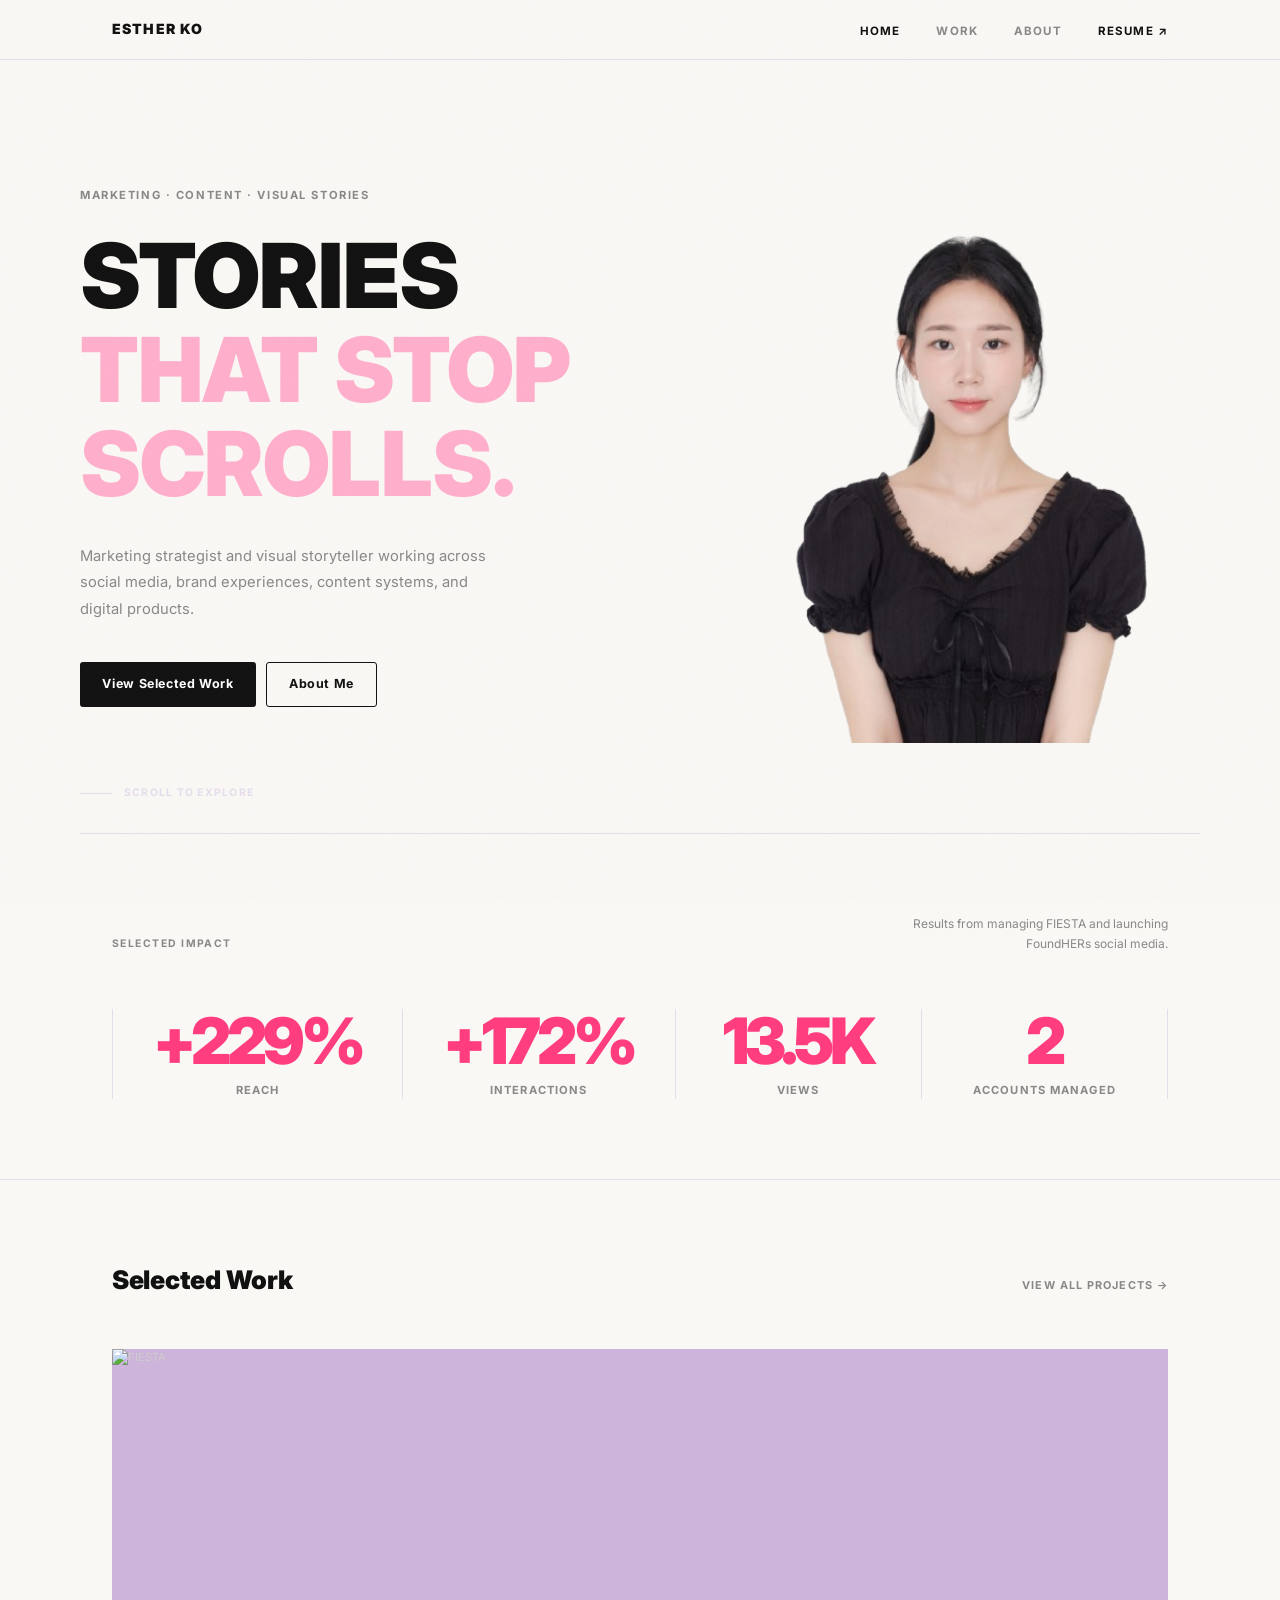
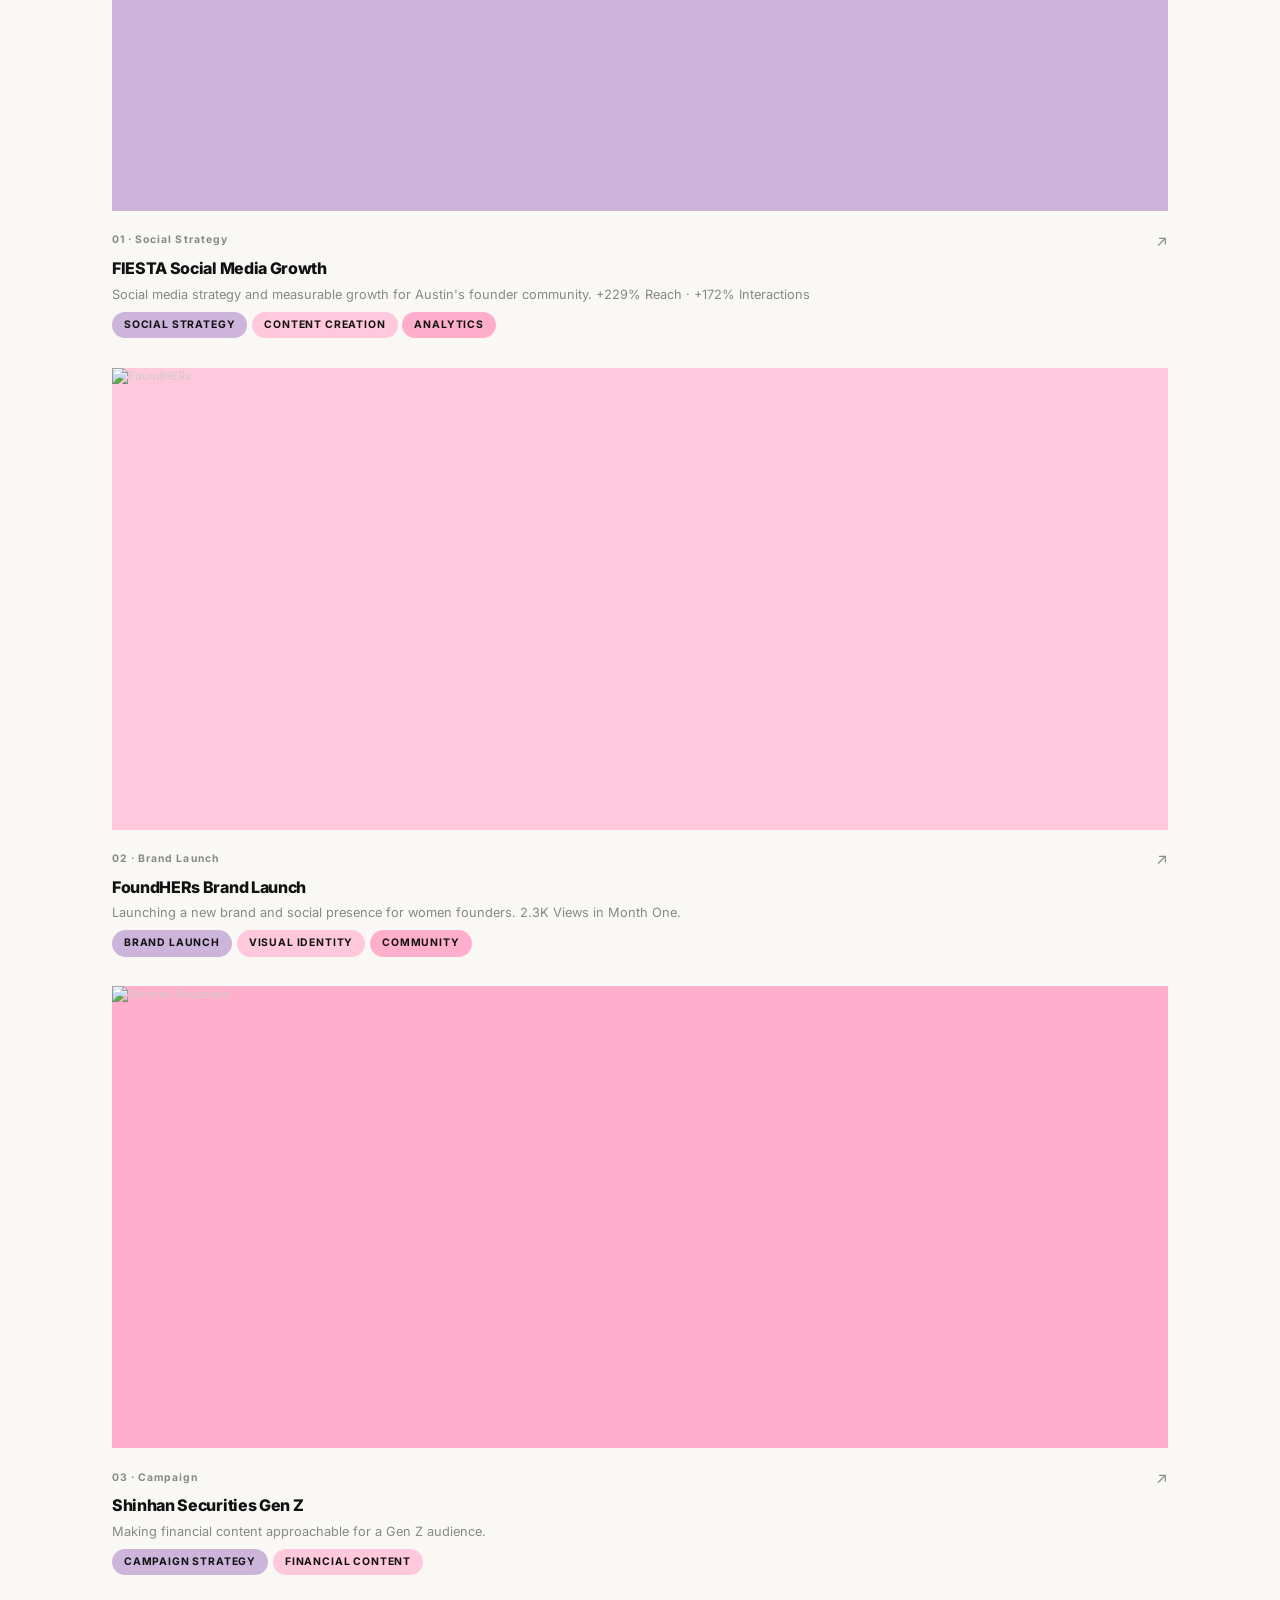
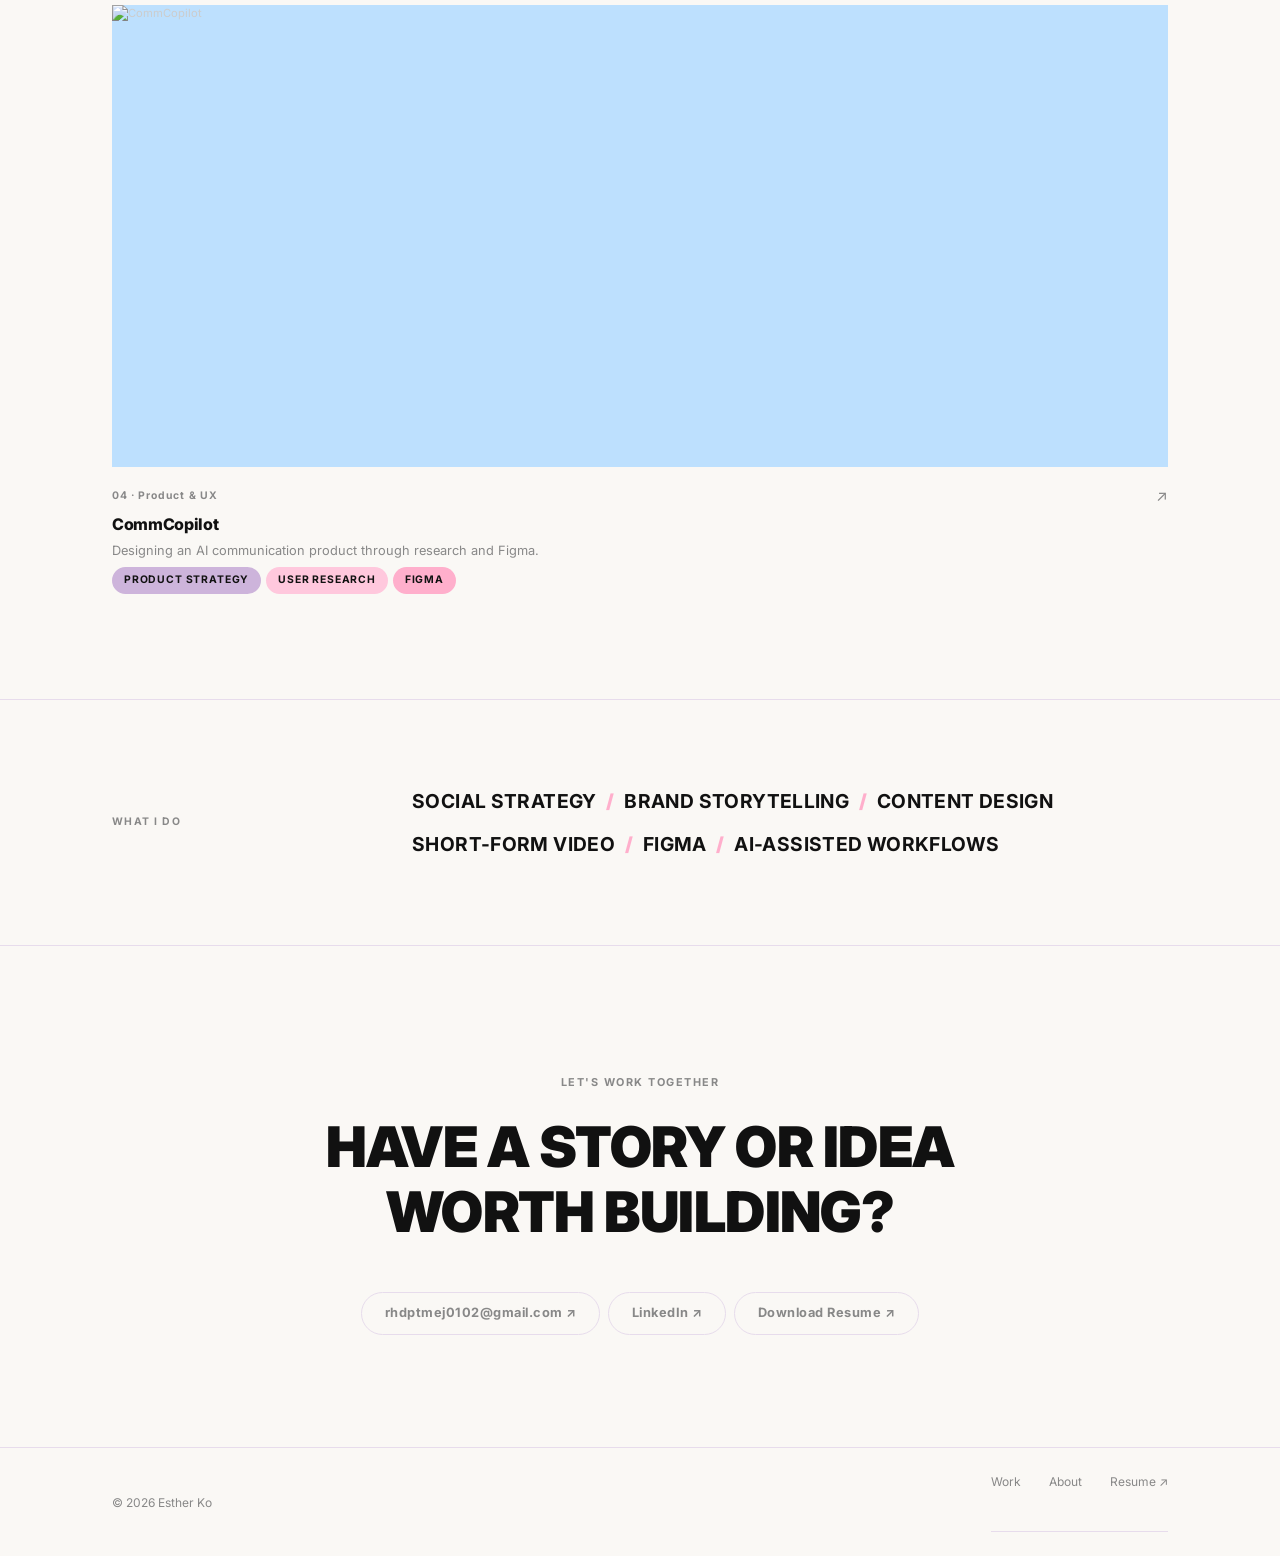
==== commit c373704d: "Switch cover images to PNG, reorder home sections, and refine hero/impact styling Reorders Selected " ====
--- a/index.html
+++ b/index.html
@@ -38,8 +38,36 @@
         <a href="about.html" class="btn btn-outline">About Me</a>
       </div>
     </div>
-    <div class="hero-visual">Add photo / hero visual</div>
+    <div class="hero-visual"><img src="images/hero.png" alt="Esther Ko"></div>
     <p class="hero-scroll-hint">Scroll to explore</p>
+  </section>
+
+  <!-- ── SELECTED IMPACT ── -->
+  <section id="impact">
+    <div class="container">
+      <div class="impact-header">
+        <p class="eyebrow">Selected Impact</p>
+        <p class="impact-note">Results from managing FIESTA and launching FoundHERs social media.</p>
+      </div>
+      <div class="impact-grid">
+        <div class="impact-item">
+          <div class="impact-num">+229%</div>
+          <div class="impact-label">Reach</div>
+        </div>
+        <div class="impact-item">
+          <div class="impact-num">+172%</div>
+          <div class="impact-label">Interactions</div>
+        </div>
+        <div class="impact-item">
+          <div class="impact-num">13.5K</div>
+          <div class="impact-label">Views</div>
+        </div>
+        <div class="impact-item">
+          <div class="impact-num">2</div>
+          <div class="impact-label">Accounts Managed</div>
+        </div>
+      </div>
+    </div>
   </section>
 
   <!-- ── SELECTED WORK ── -->
@@ -54,7 +82,7 @@
 
         <!-- 01 FIESTA — full width, wide -->
         <a href="projects/fiesta.html" class="sw-card">
-          <div class="sw-thumb">Add FIESTA cover image</div>
+          <div class="sw-thumb"><img src="images/fiesta.png" alt="FIESTA"></div>
           <div class="sw-info">
             <div class="sw-meta">
               <span class="sw-num">01 · Social Strategy</span>
@@ -72,7 +100,7 @@
 
         <!-- 02 FoundHERs — left 7/12 -->
         <a href="projects/foundHERs.html" class="sw-card">
-          <div class="sw-thumb">Add FoundHERs cover image</div>
+          <div class="sw-thumb"><img src="images/foundhers.png" alt="FoundHERs"></div>
           <div class="sw-info">
             <div class="sw-meta">
               <span class="sw-num">02 · Brand Launch</span>
@@ -90,7 +118,7 @@
 
         <!-- 03 Shinhan — right 5/12 -->
         <a href="projects/shinhan.html" class="sw-card">
-          <div class="sw-thumb">Add Shinhan cover image</div>
+          <div class="sw-thumb"><img src="images/shinhan.png" alt="Shinhan Securities"></div>
           <div class="sw-info">
             <div class="sw-meta">
               <span class="sw-num">03 · Campaign</span>
@@ -107,7 +135,7 @@
 
         <!-- 04 CommCopilot — left col, tall -->
         <a href="projects/commcopilot.html" class="sw-card">
-          <div class="sw-thumb">Add CommCopilot cover image</div>
+          <div class="sw-thumb"><img src="images/commcopilot.png" alt="CommCopilot"></div>
           <div class="sw-info">
             <div class="sw-meta">
               <span class="sw-num">04 · Product & UX</span>
@@ -123,34 +151,6 @@
           </div>
         </a>
 
-      </div>
-    </div>
-  </section>
-
-  <!-- ── SELECTED IMPACT ── -->
-  <section id="impact">
-    <div class="container">
-      <div class="impact-header">
-        <p class="eyebrow">Selected Impact</p>
-        <p class="impact-note">Results from managing FIESTA and launching FoundHERs social media.</p>
-      </div>
-      <div class="impact-grid">
-        <div class="impact-item">
-          <div class="impact-num">+229%</div>
-          <div class="impact-label">Reach</div>
-        </div>
-        <div class="impact-item">
-          <div class="impact-num">+172%</div>
-          <div class="impact-label">Interactions</div>
-        </div>
-        <div class="impact-item">
-          <div class="impact-num">13.5K</div>
-          <div class="impact-label">Views</div>
-        </div>
-        <div class="impact-item">
-          <div class="impact-num">2</div>
-          <div class="impact-label">Accounts Managed</div>
-        </div>
       </div>
     </div>
   </section>
@@ -175,7 +175,7 @@
       <h2 class="cta-title">Have a story or idea<br>worth building?</h2>
       <div class="cta-links">
         <a href="mailto:rhdptmej0102@gmail.com">rhdptmej0102@gmail.com ↗</a>
-        <a href="https://linkedin.com/in/your-linkedin" target="_blank">LinkedIn ↗</a>
+        <a href="https://www.linkedin.com/in/hyunkyung-esther-ko/" target="_blank">LinkedIn ↗</a>
         <a href="resume.pdf" target="_blank">Download Resume ↗</a>
       </div>
     </div>
--- a/style.css
+++ b/style.css
@@ -5,10 +5,15 @@
   --bg:      #FAF8F5;
   --fg:      #111111;
   --muted:   #888888;
-  --accent:  #E8622A;
-  --border:  #E2DDD6;
+  --accent:  #FFAFCC;
+  --border:  #E7DCEC;
   --white:   #FFFFFF;
-  --warm:    #F0EDE6;
+  --warm:    #BDE0FE;
+  --pastel-1: #CDB4DB;
+  --pastel-2: #FFC8DD;
+  --pastel-3: #FFAFCC;
+  --pastel-4: #BDE0FE;
+  --pastel-5: #A2D2FF;
   --font:    'Inter', system-ui, -apple-system, sans-serif;
   --nav-h:   60px;
   --max-w:   1120px;
@@ -50,11 +55,17 @@
   font-weight: 700;
   letter-spacing: 0.08em;
   text-transform: uppercase;
-  color: var(--muted);
-  border: 1px solid var(--border);
-  padding: 0.2rem 0.55rem;
-  border-radius: 2px;
-}
+  color: var(--fg);
+  background: var(--pastel-4);
+  border: none;
+  padding: 0.3rem 0.75rem;
+  border-radius: 100px;
+}
+.tag:nth-child(5n+1) { background: var(--pastel-1); }
+.tag:nth-child(5n+2) { background: var(--pastel-2); }
+.tag:nth-child(5n+3) { background: var(--pastel-3); }
+.tag:nth-child(5n+4) { background: var(--pastel-4); }
+.tag:nth-child(5n+5) { background: var(--pastel-5); }
 
 /* ── Navigation ── */
 nav {
@@ -75,7 +86,7 @@
 .nav-logo {
   font-size: 0.88rem;
   font-weight: 900;
-  letter-spacing: 0.04em;
+  letter-spacing: 0.08em;
   text-transform: uppercase;
   transition: color 0.15s;
 }
@@ -118,8 +129,8 @@
 .btn-outline { border: 1.5px solid var(--fg); color: var(--fg); }
 .btn-outline:hover { background: var(--fg); color: var(--white); }
 .btn-sm { padding: 0.45rem 1rem; font-size: 0.72rem; }
-.btn-accent { background: var(--accent); color: var(--white); }
-.btn-accent:hover { background: #d4551f; }
+.btn-accent { background: var(--accent); color: var(--fg); }
+.btn-accent:hover { background: var(--pastel-5); }
 
 /* ── Section label ── */
 .eyebrow {
@@ -136,8 +147,8 @@
 #hero {
   min-height: calc(92vh - var(--nav-h));
   display: grid;
-  grid-template-columns: 1fr 340px;
-  gap: 4rem;
+  grid-template-columns: 1fr 460px;
+  gap: 3rem;
   align-items: center;
   padding: 5rem 0;
   border-bottom: 1px solid var(--border);
@@ -156,8 +167,8 @@
 .hero-text h1 {
   font-size: clamp(3rem, 7vw, 6rem);
   font-weight: 900;
-  letter-spacing: -0.04em;
-  line-height: 0.96;
+  letter-spacing: -0.01em;
+  line-height: 1.05;
   text-transform: uppercase;
   margin-bottom: 2rem;
 }
@@ -172,7 +183,7 @@
 .hero-actions { display: flex; gap: 0.6rem; flex-wrap: wrap; }
 .hero-visual {
   aspect-ratio: 3/4;
-  background: var(--warm);
+  background: transparent;
   border-radius: 3px;
   overflow: hidden;
   display: flex;
@@ -182,7 +193,7 @@
   color: #bbb;
   letter-spacing: 0.04em;
 }
-.hero-visual img { width: 100%; height: 100%; object-fit: cover; }
+.hero-visual img { width: 100%; height: 100%; object-fit: contain; }
 .hero-scroll-hint {
   position: absolute;
   bottom: 2rem;
@@ -214,7 +225,7 @@
 .sw-title {
   font-size: clamp(1.2rem, 2.5vw, 1.6rem);
   font-weight: 900;
-  letter-spacing: -0.02em;
+  letter-spacing: -0.01em;
 }
 .sw-link {
   font-size: 0.68rem;
@@ -245,6 +256,10 @@
   color: #ccc;
   position: relative;
 }
+.sw-card:nth-child(1) .sw-thumb { background: var(--pastel-1); }
+.sw-card:nth-child(2) .sw-thumb { background: var(--pastel-2); }
+.sw-card:nth-child(3) .sw-thumb { background: var(--pastel-3); }
+.sw-card:nth-child(4) .sw-thumb { background: var(--pastel-4); }
 
 .sw-thumb img { width: 100%; height: 100%; object-fit: cover; transition: transform 0.5s ease; }
 .sw-card:hover .sw-thumb img { transform: scale(1.04); }
@@ -321,6 +336,7 @@
 .impact-item {
   padding: 0 2.5rem;
   border-right: 1px solid var(--border);
+  text-align: center;
 }
 .impact-num {
   font-size: clamp(2.8rem, 5vw, 4.5rem);
@@ -328,6 +344,7 @@
   letter-spacing: -0.06em;
   line-height: 1;
   margin-bottom: 0.6rem;
+  color: #FF3D7F;
 }
 .impact-label {
   font-size: 0.7rem;
@@ -384,9 +401,9 @@
 .cta-title {
   font-size: clamp(2rem, 4.5vw, 3.5rem);
   font-weight: 900;
-  letter-spacing: -0.04em;
-  text-transform: uppercase;
-  line-height: 1.08;
+  letter-spacing: -0.01em;
+  text-transform: uppercase;
+  line-height: 1.15;
   max-width: 740px;
   margin: 0 auto 3rem;
 }
@@ -564,7 +581,7 @@
 }
 .persona-img {
   aspect-ratio: 3/4;
-  background: var(--warm);
+  background: transparent;
   border-radius: 3px;
   overflow: hidden;
   display: flex;
@@ -574,7 +591,7 @@
   color: #bbb;
   margin-bottom: 1.5rem;
 }
-.persona-img img { width: 100%; height: 100%; object-fit: cover; }
+.persona-img img { width: 100%; height: 100%; object-fit: contain; }
 .persona-sidebar-links { display: flex; flex-direction: column; gap: 0.6rem; }
 .persona-sidebar-links a {
   font-size: 0.78rem;
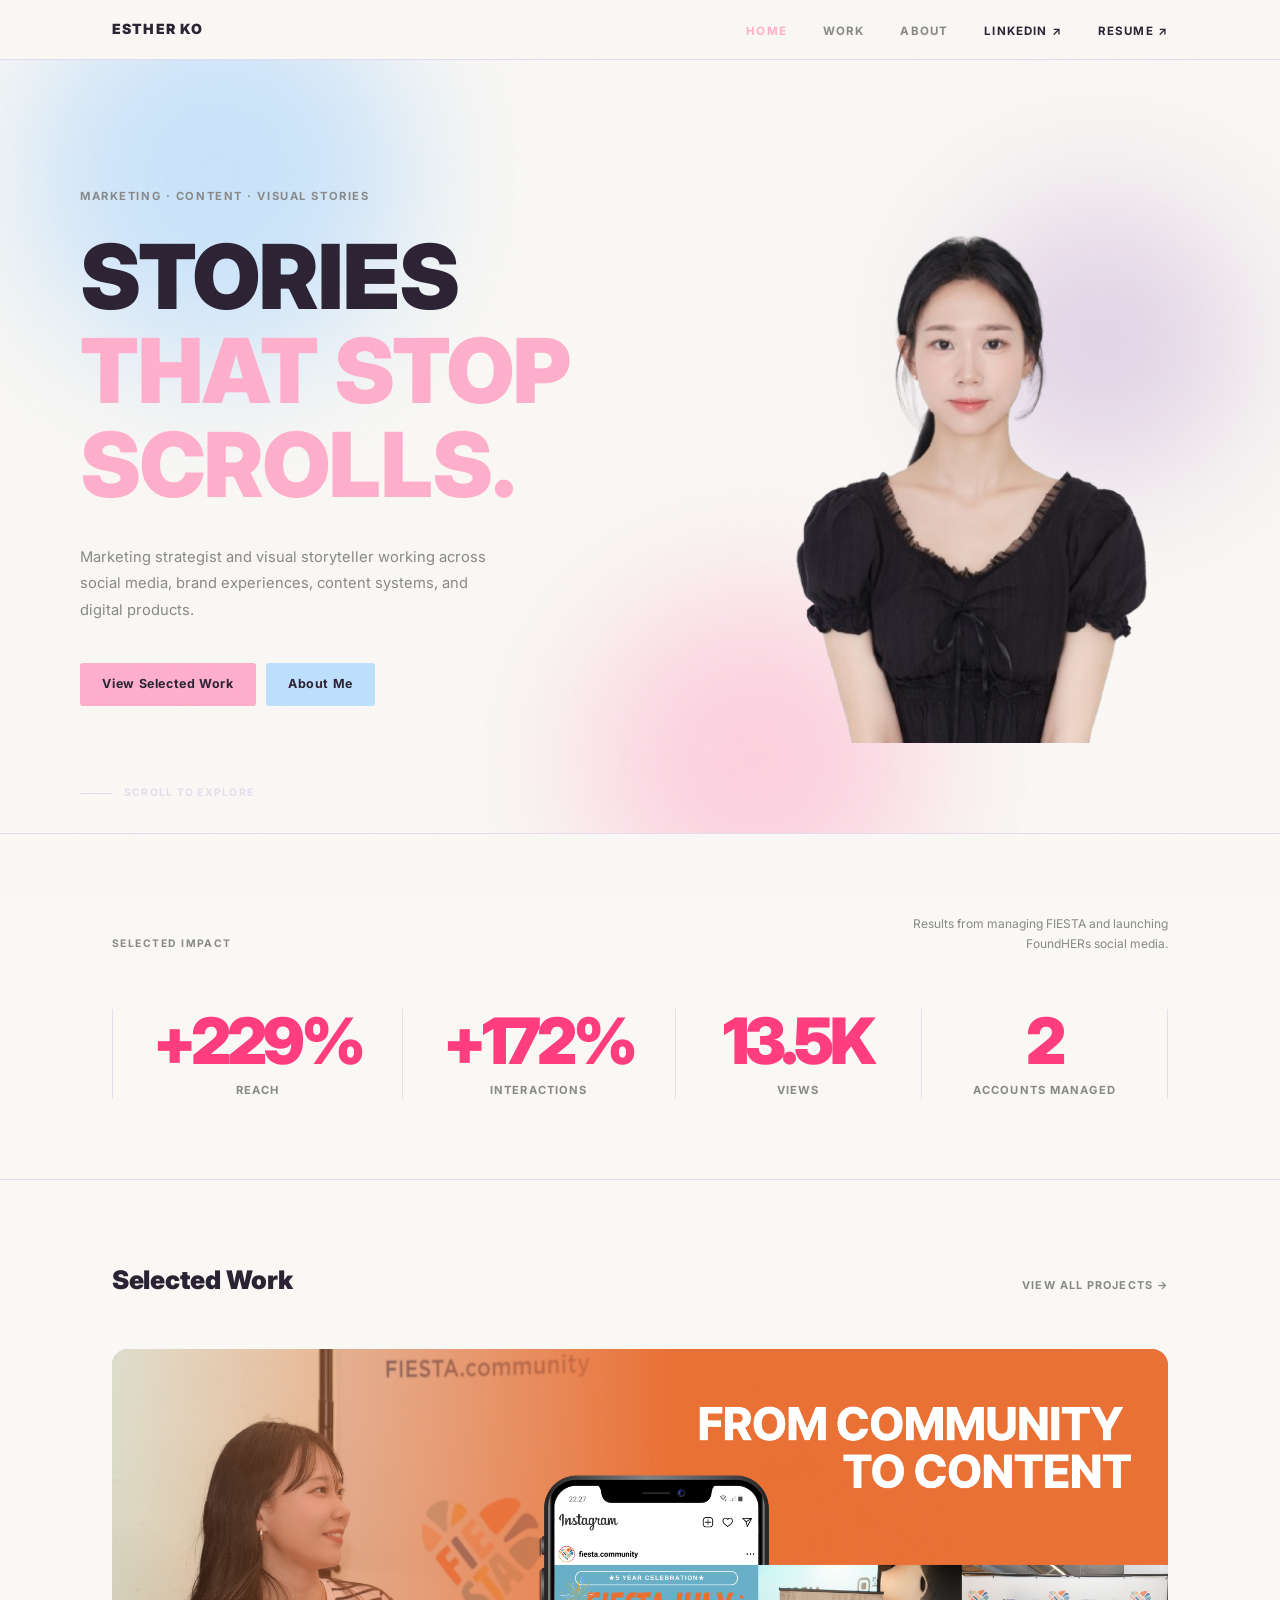
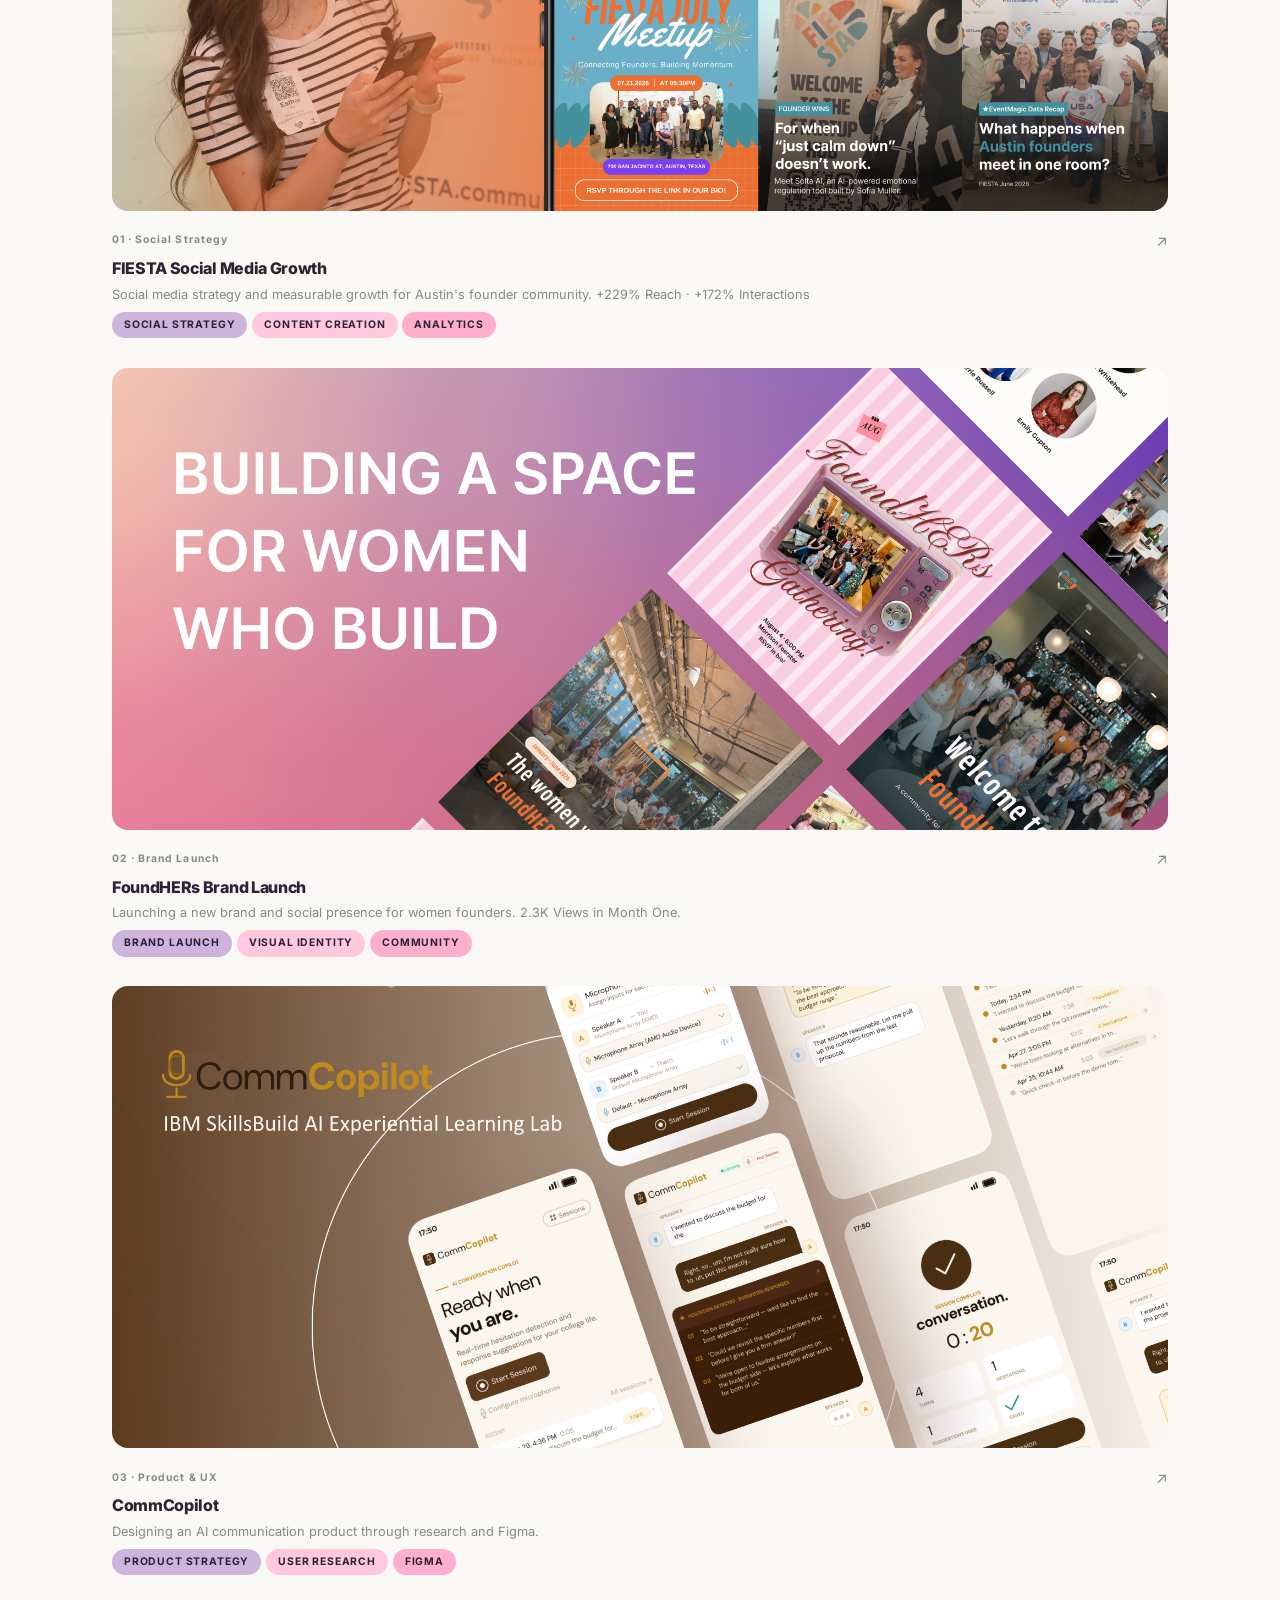
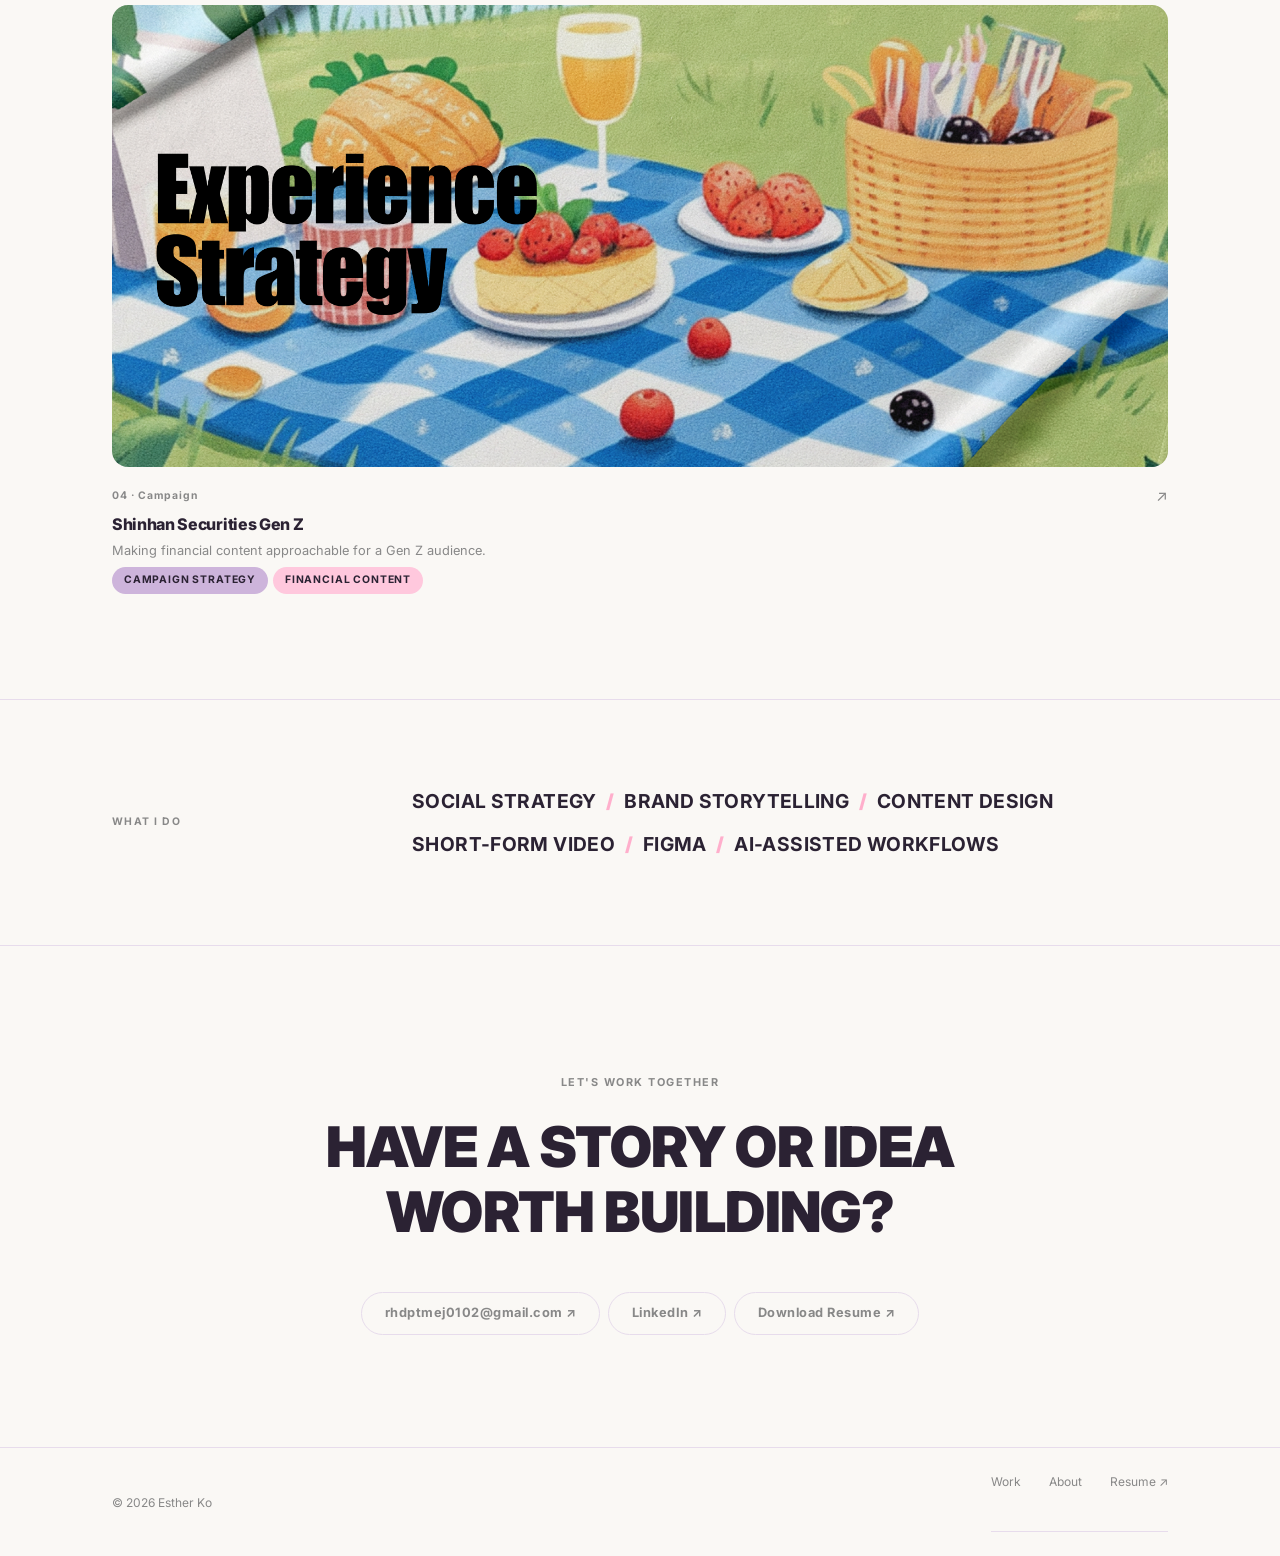
==== commit 60137717: "Add real project photos/videos, image lightboxes, and site-wide UI polish - Adds first real assets: " ====
--- a/index.html
+++ b/index.html
@@ -15,6 +15,7 @@
         <li><a href="index.html" class="active">HOME</a></li>
         <li><a href="work.html">WORK</a></li>
         <li><a href="about.html">ABOUT</a></li>
+        <li><a href="https://www.linkedin.com/in/hyunkyung-esther-ko/" target="_blank" class="nav-linkedin">LINKEDIN ↗</a></li>
         <li><a href="resume.pdf" target="_blank" class="nav-resume">RESUME ↗</a></li>
       </ul>
       <button class="nav-toggle" id="nav-toggle" aria-label="Menu">☰</button>
@@ -22,24 +23,29 @@
   </nav>
 
   <!-- ── HERO ── -->
-  <section id="hero" class="container">
-    <div class="hero-text">
-      <p class="hero-eyebrow">Marketing · Content · Visual Stories</p>
-      <h1>
-        STORIES<br>
-        <span class="accent">THAT STOP SCROLLS.</span>
-      </h1>
-      <p class="hero-sub">
-        Marketing strategist and visual storyteller working across social media,
-        brand experiences, content systems, and digital products.
-      </p>
-      <div class="hero-actions">
-        <a href="work.html" class="btn btn-primary">View Selected Work</a>
-        <a href="about.html" class="btn btn-outline">About Me</a>
-      </div>
-    </div>
-    <div class="hero-visual"><img src="images/hero.png" alt="Esther Ko"></div>
-    <p class="hero-scroll-hint">Scroll to explore</p>
+  <section id="hero">
+    <div class="hero-blob hero-blob-1" aria-hidden="true"></div>
+    <div class="hero-blob hero-blob-2" aria-hidden="true"></div>
+    <div class="hero-blob hero-blob-3" aria-hidden="true"></div>
+    <div class="container hero-inner">
+      <div class="hero-text">
+        <p class="hero-eyebrow">Marketing · Content · Visual Stories</p>
+        <h1>
+          STORIES<br>
+          <span class="accent">THAT STOP SCROLLS.</span>
+        </h1>
+        <p class="hero-sub">
+          Marketing strategist and visual storyteller working across social media,
+          brand experiences, content systems, and digital products.
+        </p>
+        <div class="hero-actions">
+          <a href="work.html" class="btn btn-primary">View Selected Work</a>
+          <a href="about.html" class="btn btn-outline">About Me</a>
+        </div>
+      </div>
+      <div class="hero-visual"><img src="images/hero.png" alt="Esther Ko"></div>
+      <p class="hero-scroll-hint">Scroll to explore</p>
+    </div>
   </section>
 
   <!-- ── SELECTED IMPACT ── -->
@@ -116,29 +122,12 @@
           </div>
         </a>
 
-        <!-- 03 Shinhan — right 5/12 -->
-        <a href="projects/shinhan.html" class="sw-card">
-          <div class="sw-thumb"><img src="images/shinhan.png" alt="Shinhan Securities"></div>
-          <div class="sw-info">
-            <div class="sw-meta">
-              <span class="sw-num">03 · Campaign</span>
-              <span class="sw-arrow">↗</span>
-            </div>
-            <h3 class="sw-name">Shinhan Securities Gen Z</h3>
-            <p class="sw-desc">Making financial content approachable for a Gen Z audience.</p>
-            <div class="sw-tags">
-              <span class="tag">Campaign Strategy</span>
-              <span class="tag">Financial Content</span>
-            </div>
-          </div>
-        </a>
-
-        <!-- 04 CommCopilot — left col, tall -->
+        <!-- 03 CommCopilot -->
         <a href="projects/commcopilot.html" class="sw-card">
           <div class="sw-thumb"><img src="images/commcopilot.png" alt="CommCopilot"></div>
           <div class="sw-info">
             <div class="sw-meta">
-              <span class="sw-num">04 · Product & UX</span>
+              <span class="sw-num">03 · Product & UX</span>
               <span class="sw-arrow">↗</span>
             </div>
             <h3 class="sw-name">CommCopilot</h3>
@@ -147,6 +136,23 @@
               <span class="tag">Product Strategy</span>
               <span class="tag">User Research</span>
               <span class="tag">Figma</span>
+            </div>
+          </div>
+        </a>
+
+        <!-- 04 Shinhan -->
+        <a href="projects/shinhan.html" class="sw-card">
+          <div class="sw-thumb"><img src="images/shinhan.jpg" alt="Shinhan Securities"></div>
+          <div class="sw-info">
+            <div class="sw-meta">
+              <span class="sw-num">04 · Campaign</span>
+              <span class="sw-arrow">↗</span>
+            </div>
+            <h3 class="sw-name">Shinhan Securities Gen Z</h3>
+            <p class="sw-desc">Making financial content approachable for a Gen Z audience.</p>
+            <div class="sw-tags">
+              <span class="tag">Campaign Strategy</span>
+              <span class="tag">Financial Content</span>
             </div>
           </div>
         </a>
--- a/style.css
+++ b/style.css
@@ -3,7 +3,7 @@
 /* ── Variables ── */
 :root {
   --bg:      #FAF8F5;
-  --fg:      #111111;
+  --fg:      #2B2233;
   --muted:   #888888;
   --accent:  #FFAFCC;
   --border:  #E7DCEC;
@@ -104,10 +104,12 @@
   color: var(--muted);
   transition: color 0.15s;
 }
-.nav-links a:hover,
-.nav-links a.active { color: var(--fg); }
-.nav-resume { color: var(--fg) !important; }
-.nav-resume:hover { color: var(--accent) !important; }
+.nav-links a:hover { color: var(--fg); }
+.nav-links a.active { color: var(--accent); }
+.nav-resume,
+.nav-linkedin { color: var(--fg) !important; }
+.nav-resume:hover,
+.nav-linkedin:hover { color: var(--accent) !important; }
 .nav-toggle { display: none; font-size: 1.2rem; color: var(--fg); }
 
 /* ── Buttons ── */
@@ -124,10 +126,10 @@
   cursor: pointer;
   white-space: nowrap;
 }
-.btn-primary { background: var(--fg); color: var(--white); }
-.btn-primary:hover { background: #2a2a2a; }
-.btn-outline { border: 1.5px solid var(--fg); color: var(--fg); }
-.btn-outline:hover { background: var(--fg); color: var(--white); }
+.btn-primary { background: var(--accent); color: var(--fg); }
+.btn-primary:hover { background: var(--pastel-5); }
+.btn-outline { background: var(--pastel-4); color: var(--fg); border: none; }
+.btn-outline:hover { background: var(--pastel-1); }
 .btn-sm { padding: 0.45rem 1rem; font-size: 0.72rem; }
 .btn-accent { background: var(--accent); color: var(--fg); }
 .btn-accent:hover { background: var(--pastel-5); }
@@ -146,16 +148,84 @@
 ───────────────────────────────────────── */
 #hero {
   min-height: calc(92vh - var(--nav-h));
+  display: flex;
+  align-items: center;
+  border-bottom: 1px solid var(--border);
+  position: relative;
+  overflow: hidden;
+}
+.hero-inner {
   display: grid;
   grid-template-columns: 1fr 460px;
   gap: 3rem;
   align-items: center;
   padding: 5rem 0;
-  border-bottom: 1px solid var(--border);
   position: relative;
-  overflow: hidden;
-}
-.hero-text {}
+  z-index: 1;
+}
+.hero-text { position: relative; z-index: 1; }
+
+/* Floating pastel blobs behind the hero content */
+.hero-blob {
+  position: absolute;
+  border-radius: 50%;
+  filter: blur(70px);
+  opacity: 0.55;
+  z-index: 0;
+  pointer-events: none;
+  will-change: transform;
+}
+.hero-blob-1 {
+  width: 30vw;
+  height: 30vw;
+  max-width: 480px;
+  max-height: 480px;
+  min-width: 260px;
+  min-height: 260px;
+  background: var(--pastel-5);
+  top: -10%;
+  left: 2%;
+  animation: heroBlob1 22s ease-in-out infinite alternate;
+}
+.hero-blob-2 {
+  width: 26vw;
+  height: 26vw;
+  max-width: 400px;
+  max-height: 400px;
+  min-width: 220px;
+  min-height: 220px;
+  background: var(--pastel-3);
+  bottom: -12%;
+  left: 46%;
+  animation: heroBlob2 26s ease-in-out infinite alternate;
+}
+.hero-blob-3 {
+  width: 22vw;
+  height: 22vw;
+  max-width: 340px;
+  max-height: 340px;
+  min-width: 200px;
+  min-height: 200px;
+  background: var(--pastel-1);
+  top: 18%;
+  right: 3%;
+  animation: heroBlob3 20s ease-in-out infinite alternate;
+}
+@keyframes heroBlob1 {
+  0%   { transform: translate(0, 0) scale(1); }
+  100% { transform: translate(40px, 50px) scale(1.08); }
+}
+@keyframes heroBlob2 {
+  0%   { transform: translate(0, 0) scale(1); }
+  100% { transform: translate(-50px, -30px) scale(0.94); }
+}
+@keyframes heroBlob3 {
+  0%   { transform: translate(0, 0) scale(1); }
+  100% { transform: translate(-35px, 45px) scale(1.1); }
+}
+@media (prefers-reduced-motion: reduce) {
+  .hero-blob { animation: none; }
+}
 .hero-eyebrow {
   font-size: 0.7rem;
   font-weight: 700;
@@ -180,7 +250,7 @@
   max-width: 420px;
   margin-bottom: 2.5rem;
 }
-.hero-actions { display: flex; gap: 0.6rem; flex-wrap: wrap; }
+.hero-actions { display: flex; align-items: center; gap: 0.6rem; flex-wrap: wrap; }
 .hero-visual {
   aspect-ratio: 3/4;
   background: transparent;
@@ -192,12 +262,15 @@
   font-size: 0.7rem;
   color: #bbb;
   letter-spacing: 0.04em;
+  position: relative;
+  z-index: 1;
 }
 .hero-visual img { width: 100%; height: 100%; object-fit: contain; }
 .hero-scroll-hint {
   position: absolute;
   bottom: 2rem;
   left: 0;
+  z-index: 1;
   font-size: 0.65rem;
   font-weight: 700;
   letter-spacing: 0.12em;
@@ -255,6 +328,8 @@
   font-size: 0.7rem;
   color: #ccc;
   position: relative;
+  border-radius: 16px;
+  transition: box-shadow 0.35s ease, transform 0.35s ease;
 }
 .sw-card:nth-child(1) .sw-thumb { background: var(--pastel-1); }
 .sw-card:nth-child(2) .sw-thumb { background: var(--pastel-2); }
@@ -267,10 +342,15 @@
   content: '';
   position: absolute;
   inset: 0;
+  border-radius: inherit;
   background: rgba(0,0,0,0);
   transition: background 0.3s;
 }
-.sw-card:hover .sw-thumb::after { background: rgba(0,0,0,0.06); }
+.sw-card:hover .sw-thumb::after { background: rgba(0,0,0,0.04); }
+.sw-card:hover .sw-thumb {
+  box-shadow: 0 16px 32px -14px rgba(17,17,17,0.28);
+  transform: translateY(-3px);
+}
 
 .sw-info {
   padding: 1.1rem 0 1.6rem;
@@ -454,6 +534,7 @@
   text-transform: uppercase;
   line-height: 1;
   margin: 0.5rem 0 1rem;
+  color: var(--accent);
 }
 .page-hero p {
   font-size: 0.88rem;
@@ -507,7 +588,7 @@
 .work-row:hover .wr-arrow { transform: translate(4px,-4px); color: var(--accent); }
 .work-row:hover .wr-title { color: var(--accent); }
 .wr-thumb {
-  aspect-ratio: 16/10;
+  aspect-ratio: 16/7;
   background: var(--warm);
   border-radius: 2px;
   overflow: hidden;
@@ -885,9 +966,23 @@
   color: #ccc;
   aspect-ratio: 4/5;
 }
-.gi img { width: 100%; height: 100%; object-fit: cover; }
+.gi img,
+.gi video { width: 100%; height: 100%; object-fit: cover; display: block; }
+.gi.gi-contain img { object-fit: contain; }
+.gi.gi-portrait { aspect-ratio: 9/16; }
+.gi-wide { aspect-ratio: 21/9; width: 100%; margin: 1.25rem 0; }
+.gi.gi-iphone { aspect-ratio: 390/844; background: transparent; }
+.gi.gi-zoomable { cursor: zoom-in; }
+.gi.gi-zoomable img { transition: transform 0.3s ease; }
+.gi.gi-zoomable:hover img,
+.gi.gi-zoomable:focus-visible img { transform: scale(1.03); }
+.gi.gi-zoomable:focus-visible { outline: 2px solid var(--fg); outline-offset: 2px; }
 .gallery-2 { grid-template-columns: repeat(2, 1fr); }
 .gallery-2 .gi { aspect-ratio: 16/10; }
+.gallery-2 .gi.gi-portrait { aspect-ratio: 9/16; }
+.gallery-2 .gi.gi-1920x1080,
+.gi-wide.gi-1920x1080 { aspect-ratio: 1920/1080; }
+.reel-single { max-width: 300px; margin: 0 auto; }
 .gallery-note {
   font-size: 0.72rem;
   color: #bbb;
@@ -921,10 +1016,175 @@
 .next-project a:hover .np-title { color: var(--accent); }
 
 /* ─────────────────────────────────────────
+   IMAGE PLACEHOLDER + LIGHTBOX
+   (used by Creative Archive + SenseCart)
+───────────────────────────────────────── */
+.ph {
+  position: relative;
+  display: flex;
+  align-items: center;
+  justify-content: center;
+  text-align: center;
+  width: 100%;
+  font-family: var(--font);
+  font-size: 0.68rem;
+  font-weight: 700;
+  letter-spacing: 0.02em;
+  line-height: 1.5;
+  color: var(--muted);
+  background: var(--warm);
+  border: 1px dashed var(--border);
+  border-radius: 3px;
+  overflow: hidden;
+  cursor: pointer;
+  padding: 1rem;
+  transition: background 0.2s, border-color 0.2s, color 0.2s;
+}
+.ph:hover, .ph:focus-visible { background: var(--pastel-4); border-color: var(--fg); color: var(--fg); }
+.ph:focus-visible { outline: 2px solid var(--fg); outline-offset: 2px; }
+.ph::after {
+  content: '+';
+  position: absolute;
+  top: 0.6rem;
+  right: 0.75rem;
+  font-size: 1.1rem;
+  font-weight: 400;
+  opacity: 0;
+  transition: opacity 0.2s;
+}
+.ph:hover::after, .ph:focus-visible::after { opacity: 1; }
+.ph img { width: 100%; height: 100%; object-fit: cover; position: absolute; inset: 0; }
+.gallery .ph { aspect-ratio: 4/5; }
+.gallery-2 .ph { aspect-ratio: 16/10; }
+.ph-flow,
+.ph-band { aspect-ratio: 21/9; width: 100%; margin: 1.25rem 0; }
+
+.lightbox {
+  position: fixed;
+  inset: 0;
+  z-index: 200;
+  display: none;
+  align-items: center;
+  justify-content: center;
+  background: rgba(17,17,17,0.92);
+  padding: 2rem;
+}
+.lightbox.open { display: flex; }
+.lightbox-content {
+  max-width: 900px;
+  max-height: 85vh;
+  width: 100%;
+  background: var(--bg);
+  border-radius: 4px;
+  padding: 3rem 2rem;
+  text-align: center;
+  color: var(--fg);
+  font-size: 0.9rem;
+  font-weight: 700;
+  letter-spacing: 0.01em;
+  overflow: auto;
+}
+.lightbox-content img { max-width: 100%; max-height: 75vh; display: block; margin: 0 auto; border-radius: 2px; }
+.lightbox-close {
+  position: absolute;
+  top: 1.5rem;
+  right: 1.5rem;
+  font-size: 1.6rem;
+  color: var(--white);
+  width: 44px;
+  height: 44px;
+  display: flex;
+  align-items: center;
+  justify-content: center;
+  border-radius: 50%;
+  transition: background 0.15s;
+}
+.lightbox-close:hover, .lightbox-close:focus-visible { background: rgba(255,255,255,0.15); outline: none; }
+
+/* ─────────────────────────────────────────
+   CREATIVE ARCHIVE (editorial project layouts)
+───────────────────────────────────────── */
+.archive-body {
+  max-width: var(--max-w);
+  margin: 0 auto;
+  padding: 0 var(--pad) 7rem;
+}
+.archive-projects {}
+.archive-project { padding: 4.5rem 0; border-top: 1px solid var(--border); }
+.archive-project:first-child { border-top: none; padding-top: 0; }
+.arc-head {
+  display: flex;
+  align-items: flex-start;
+  gap: 1.75rem;
+  margin-bottom: 2rem;
+}
+.arc-num {
+  font-size: clamp(2.4rem, 5.5vw, 3.6rem);
+  font-weight: 900;
+  letter-spacing: -0.03em;
+  line-height: 1;
+}
+.archive-projects .archive-project:nth-child(1) .arc-num { color: var(--pastel-3); }
+.archive-projects .archive-project:nth-child(2) .arc-num { color: var(--pastel-5); }
+.archive-projects .archive-project:nth-child(3) .arc-num { color: var(--pastel-1); }
+.archive-projects .archive-project:nth-child(4) .arc-num { color: var(--pastel-2); }
+.arc-head-text { flex: 1; }
+.arc-cat {
+  font-size: 0.65rem;
+  font-weight: 700;
+  letter-spacing: 0.12em;
+  text-transform: uppercase;
+  color: var(--muted);
+  margin-bottom: 0.6rem;
+}
+.arc-title {
+  font-size: clamp(1.4rem, 3vw, 2rem);
+  font-weight: 900;
+  letter-spacing: -0.02em;
+  text-transform: uppercase;
+  line-height: 1.05;
+  margin-bottom: 0.9rem;
+}
+.arc-desc {
+  font-size: 0.9rem;
+  color: var(--muted);
+  line-height: 1.85;
+  max-width: 620px;
+}
+.arc-media { margin-top: 1.75rem; }
+
+/* 01 — full-width hero + poster grid + asset row */
+.arc-media--full .ph-hero { aspect-ratio: 21/9; width: 100%; margin-bottom: 6px; }
+.arc-media--full .ph-grid { display: grid; grid-template-columns: repeat(3, 1fr); gap: 6px; margin-bottom: 6px; }
+.arc-media--full .ph-grid .ph { aspect-ratio: 3/4; }
+.arc-media--full .ph-row-2 { display: grid; grid-template-columns: 1.6fr 1fr; gap: 6px; }
+.arc-media--full .ph-row-2 .ph { aspect-ratio: 16/10; }
+
+/* 02 — split main visual + stacked details */
+.arc-media--split { display: grid; grid-template-columns: 1.3fr 1fr; gap: 6px; }
+.arc-media--split .ph-main { aspect-ratio: 3/4; height: 100%; }
+.arc-media--split .ph-stack { display: flex; flex-direction: column; gap: 6px; }
+.arc-media--split .ph-stack .ph { aspect-ratio: 16/9; flex: 1; }
+
+/* 03 — desktop/mobile screen row + wide strategy image */
+.arc-media--blog .ph-row { display: grid; grid-template-columns: 1fr 1fr 0.6fr; gap: 6px; margin-bottom: 6px; }
+.arc-media--blog .ph-desktop { aspect-ratio: 16/10; }
+.arc-media--blog .ph-mobile { aspect-ratio: 9/16; }
+.arc-media--blog .ph-wide { aspect-ratio: 21/6; width: 100%; }
+
+/* 04 — cinematic key visual + supporting row incl. video slot */
+.arc-media--cinematic .ph-hero { aspect-ratio: 21/9; width: 100%; margin-bottom: 6px; }
+.arc-media--cinematic .ph-row { display: grid; grid-template-columns: 1fr 1.4fr 1fr; gap: 6px; }
+.arc-media--cinematic .ph-row .ph { aspect-ratio: 4/5; }
+.arc-media--cinematic .ph--video { background: #111111; color: var(--white); border-color: #111111; }
+.arc-media--cinematic .ph--video:hover,
+.arc-media--cinematic .ph--video:focus-visible { background: #262626; border-color: var(--pastel-5); }
+
+/* ─────────────────────────────────────────
    RESPONSIVE
 ───────────────────────────────────────── */
 @media (max-width: 960px) {
-  #hero                    { grid-template-columns: 1fr; }
+  .hero-inner              { grid-template-columns: 1fr; }
   .hero-visual             { display: none; }
   .hero-scroll-hint        { display: none; }
   .impact-grid             { grid-template-columns: repeat(2, 1fr); row-gap: 2.5rem; border-left: none; }
@@ -936,6 +1196,12 @@
   .meta-item               { border-right: none; padding: 0 !important; margin-bottom: 1.25rem; }
   .work-row                { grid-template-columns: 1fr; gap: 1.25rem; }
   .gallery                 { grid-template-columns: repeat(2, 1fr); }
+  .arc-media--full .ph-grid { grid-template-columns: repeat(2, 1fr); }
+  .arc-media--split        { grid-template-columns: 1fr; }
+  .arc-media--blog .ph-row { grid-template-columns: 1fr 1fr; }
+  .arc-media--blog .ph-mobile { grid-column: 1 / -1; aspect-ratio: 16/9; }
+  .arc-media--cinematic .ph-row { grid-template-columns: 1fr 1fr; }
+  .arc-media--cinematic .ph--video { grid-column: 1 / -1; aspect-ratio: 21/9; }
 }
 
 @media (max-width: 640px) {
@@ -951,4 +1217,31 @@
   .filter-btns             { flex-wrap: wrap; }
   .footer-inner            { flex-direction: column; gap: 1rem; text-align: center; }
   .footer-nav              { justify-content: center; }
-}
+
+  /* Swipeable galleries on mobile */
+  .gallery,
+  .arc-media--full .ph-grid,
+  .arc-media--full .ph-row-2,
+  .arc-media--blog .ph-row,
+  .arc-media--cinematic .ph-row {
+    display: flex;
+    grid-template-columns: none;
+    overflow-x: auto;
+    scroll-snap-type: x mandatory;
+    gap: 10px;
+    padding-bottom: 0.6rem;
+    -webkit-overflow-scrolling: touch;
+    margin-bottom: 6px;
+  }
+  .gallery > *,
+  .arc-media--full .ph-grid > *,
+  .arc-media--full .ph-row-2 > *,
+  .arc-media--blog .ph-row > *,
+  .arc-media--cinematic .ph-row > * {
+    flex: 0 0 78%;
+    scroll-snap-align: start;
+    grid-column: auto;
+  }
+  .arc-head                { gap: 1.1rem; }
+  .archive-project         { padding: 3rem 0; }
+}
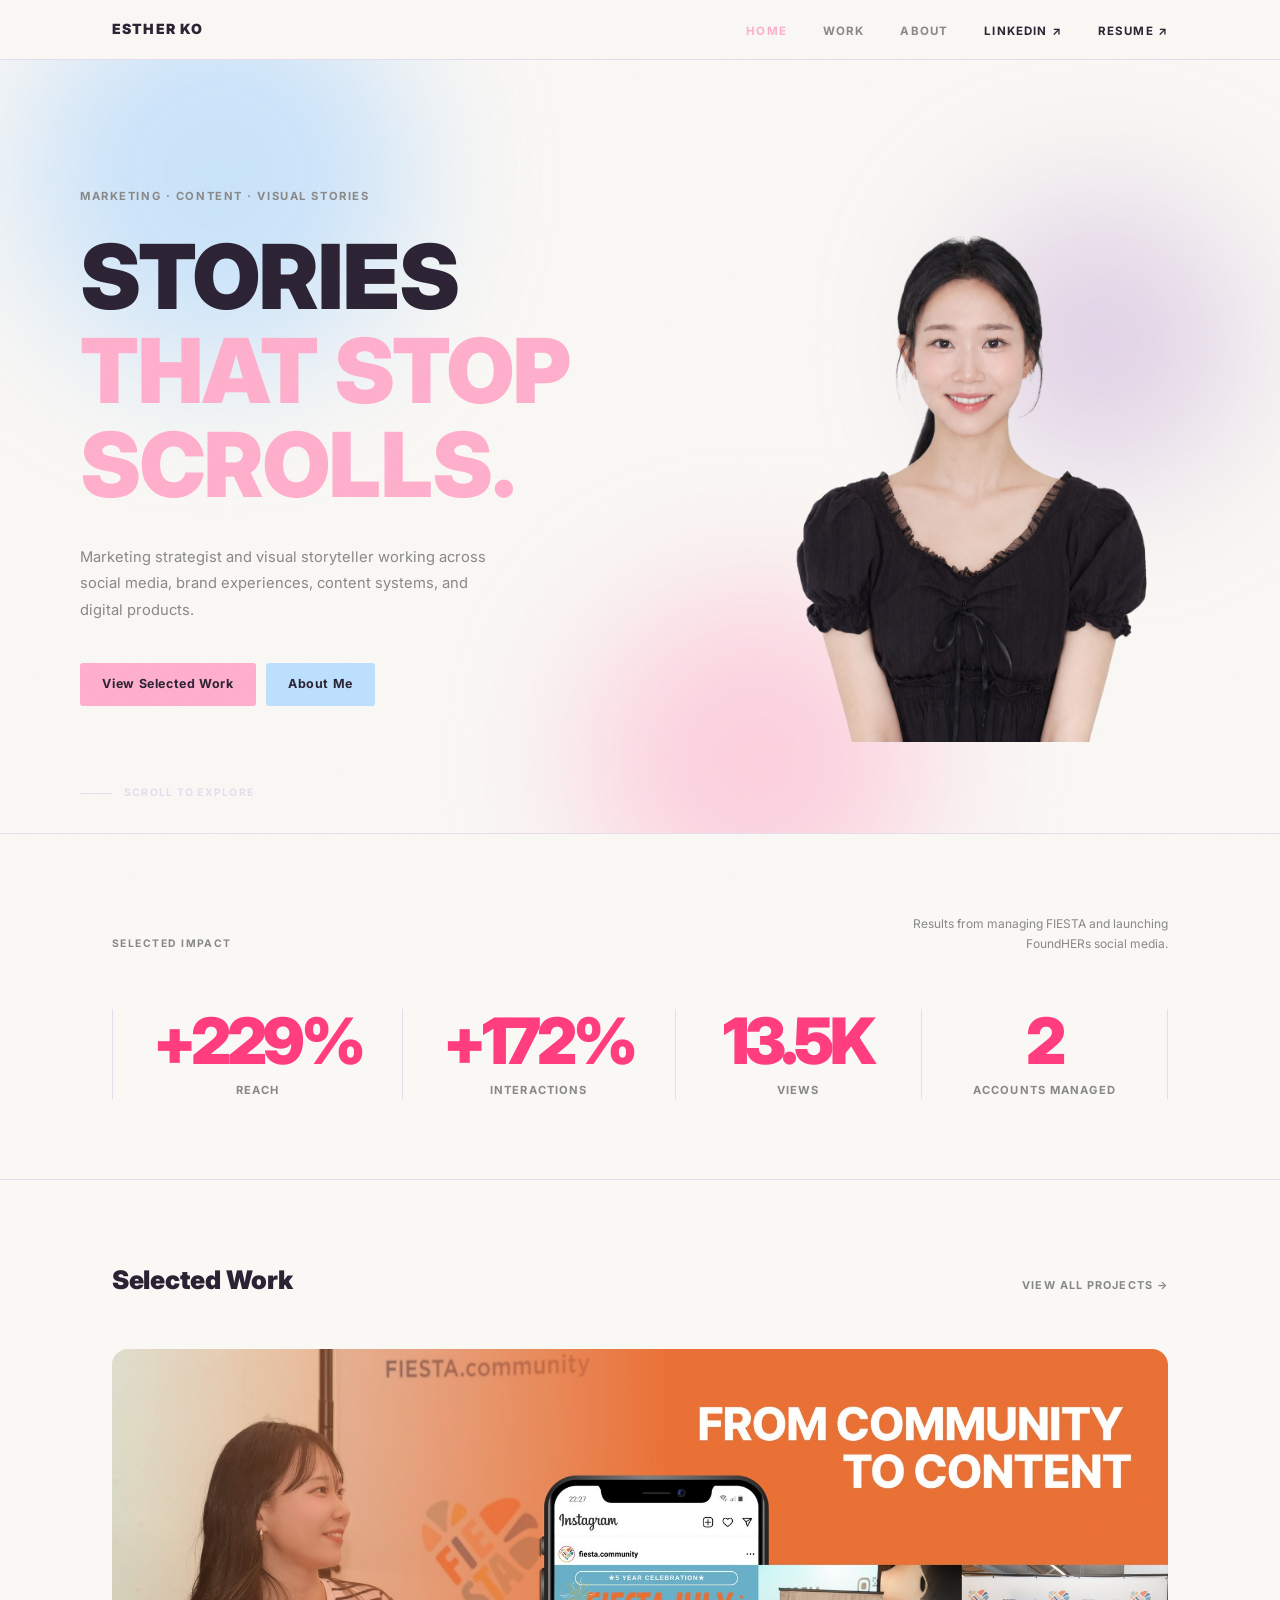
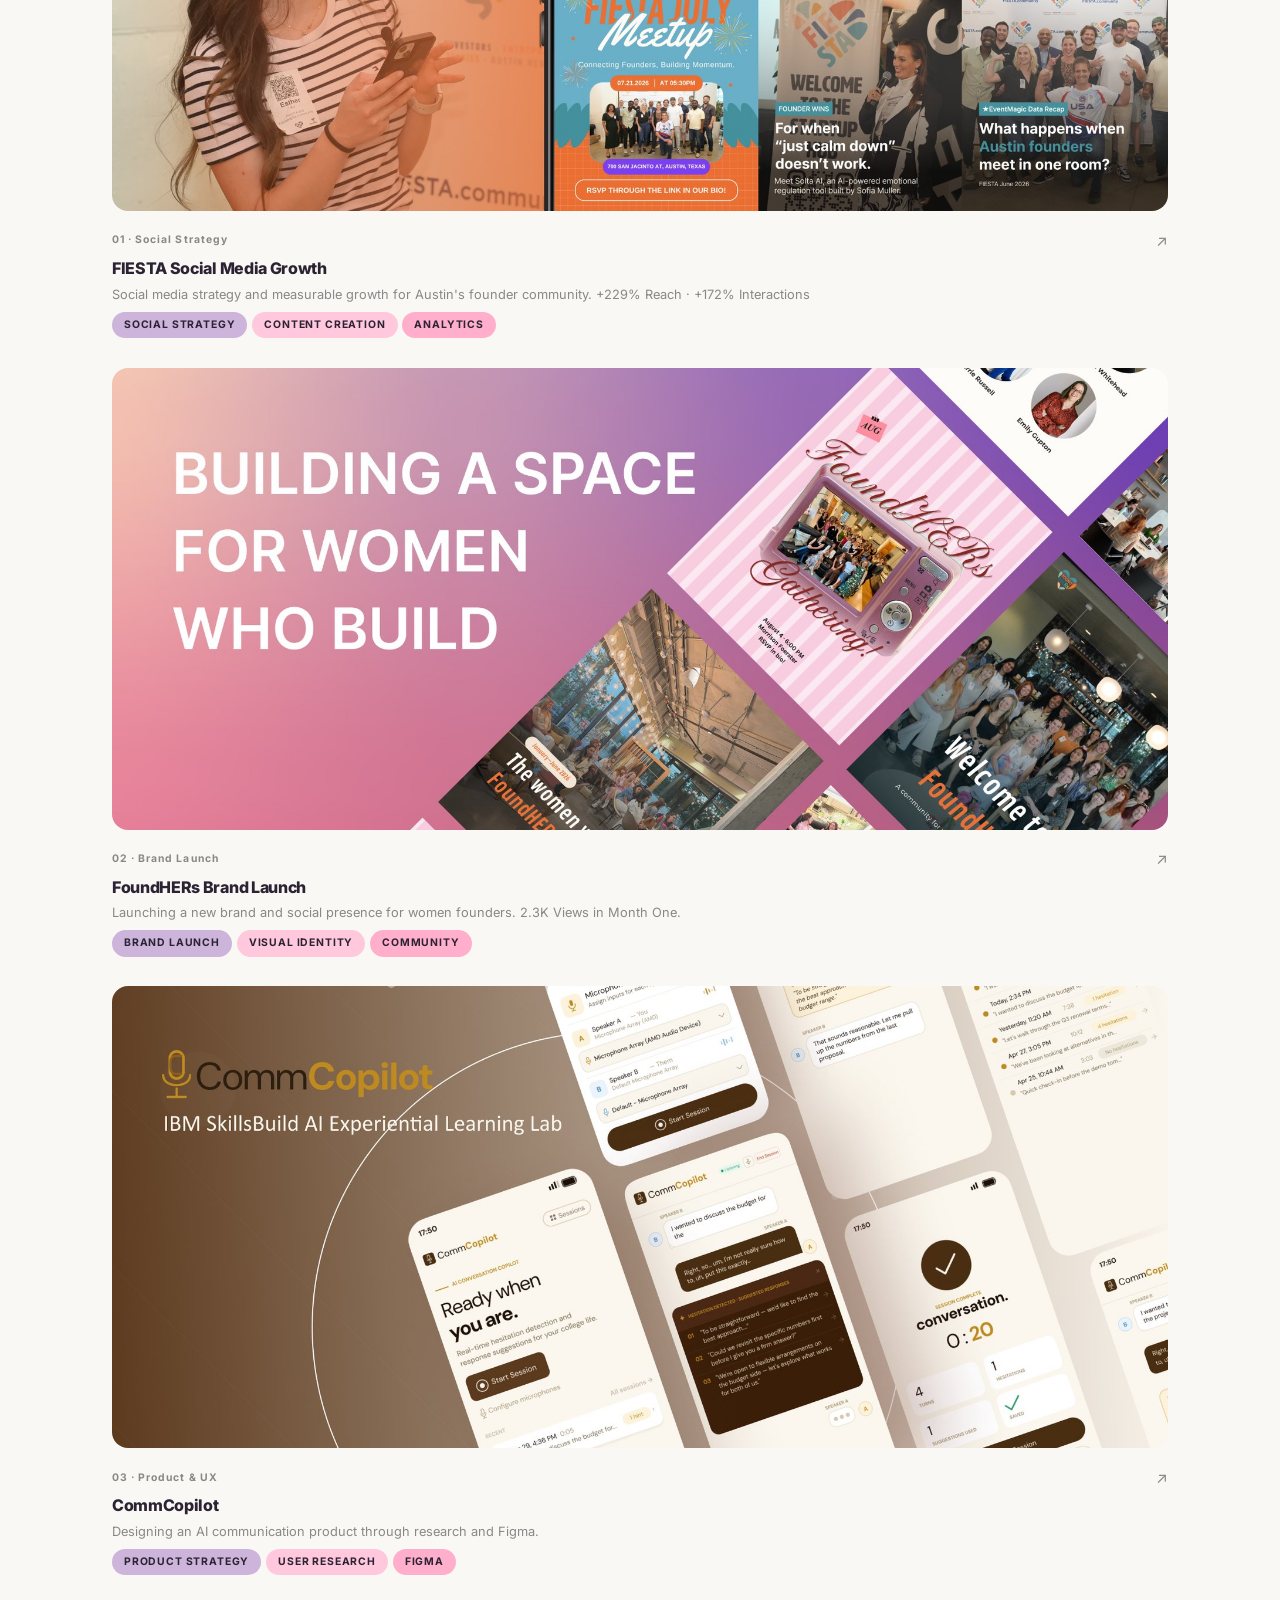
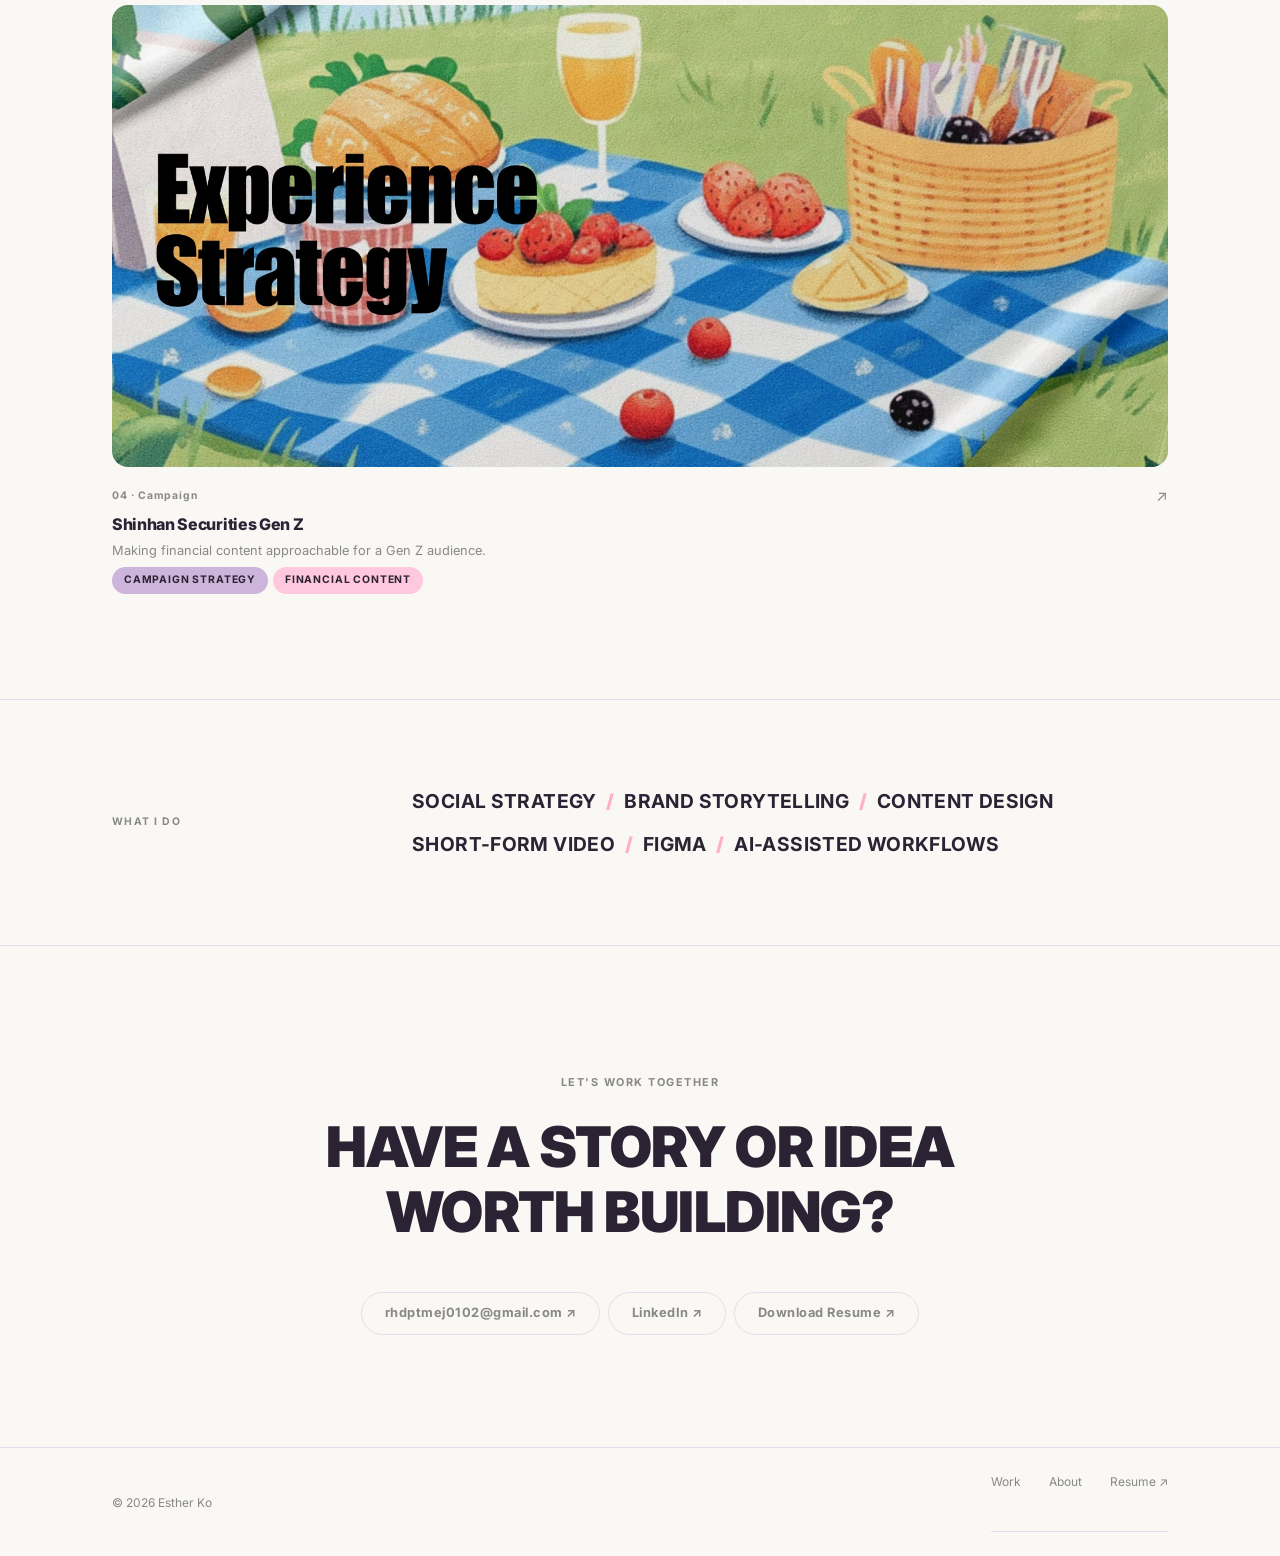
==== commit 737141eb: "Batch-compress all site images (52.9MB -> 10.8MB) Resizes everything to a 1800px long-edge cap and c" ====
--- a/index.html
+++ b/index.html
@@ -88,7 +88,7 @@
 
         <!-- 01 FIESTA — full width, wide -->
         <a href="projects/fiesta.html" class="sw-card">
-          <div class="sw-thumb"><img src="images/fiesta.png" alt="FIESTA"></div>
+          <div class="sw-thumb"><img src="images/fiesta.jpg" alt="FIESTA"></div>
           <div class="sw-info">
             <div class="sw-meta">
               <span class="sw-num">01 · Social Strategy</span>
@@ -106,7 +106,7 @@
 
         <!-- 02 FoundHERs — left 7/12 -->
         <a href="projects/foundHERs.html" class="sw-card">
-          <div class="sw-thumb"><img src="images/foundhers.png" alt="FoundHERs"></div>
+          <div class="sw-thumb"><img src="images/foundhers.jpg" alt="FoundHERs"></div>
           <div class="sw-info">
             <div class="sw-meta">
               <span class="sw-num">02 · Brand Launch</span>
@@ -124,7 +124,7 @@
 
         <!-- 03 CommCopilot -->
         <a href="projects/commcopilot.html" class="sw-card">
-          <div class="sw-thumb"><img src="images/commcopilot.png" alt="CommCopilot"></div>
+          <div class="sw-thumb"><img src="images/commcopilot.jpg" alt="CommCopilot"></div>
           <div class="sw-info">
             <div class="sw-meta">
               <span class="sw-num">03 · Product & UX</span>
--- a/style.css
+++ b/style.css
@@ -904,24 +904,55 @@
   list-style: disc;
 }
 
-/* Process */
+/* Process — connected timeline: numbered circles joined by a line.
+   Horizontal on desktop, vertical on mobile. */
 .process-row {
   display: flex;
-  flex-wrap: wrap;
-  align-items: center;
-  gap: 0.4rem;
-  margin: 1.25rem 0;
+  align-items: flex-start;
+  margin: 2rem 0 1.5rem;
+  counter-reset: step;
 }
 .p-step {
+  position: relative;
+  counter-increment: step;
+  flex: 1;
+  text-align: center;
+  padding-top: 44px;
+  font-size: 0.72rem;
+  font-weight: 700;
+  line-height: 1.3;
+  color: var(--fg);
+}
+.p-step::before {
+  content: counter(step);
+  position: absolute;
+  top: 0;
+  left: 50%;
+  transform: translateX(-50%);
+  width: 32px;
+  height: 32px;
+  border-radius: 50%;
+  background: var(--accent);
+  color: var(--fg);
   font-size: 0.75rem;
-  font-weight: 700;
-  padding: 0.4rem 0.85rem;
-  border: 1.5px solid var(--border);
-  border-radius: 2px;
-  background: var(--white);
-  letter-spacing: 0.02em;
-}
-.p-sep { font-size: 0.75rem; color: var(--accent); font-weight: 900; }
+  font-weight: 900;
+  display: flex;
+  align-items: center;
+  justify-content: center;
+  z-index: 1;
+}
+.p-step::after {
+  content: '';
+  position: absolute;
+  top: 16px;
+  left: -50%;
+  width: 100%;
+  height: 2px;
+  background: var(--border);
+  z-index: 0;
+}
+.p-step:first-child::after { display: none; }
+.p-sep { display: none; }
 
 /* Results table */
 .results-table {
@@ -954,6 +985,34 @@
   grid-template-columns: repeat(3, 1fr);
   gap: 6px;
   margin: 1.25rem 0;
+}
+/* Full-size stack — no cropping, images shown at their natural aspect ratio */
+.gallery-stack {
+  display: flex;
+  flex-direction: column;
+  gap: 12px;
+  margin: 1.25rem 0;
+}
+.gallery-stack img {
+  width: 100%;
+  height: auto;
+  display: block;
+  border-radius: 4px;
+}
+/* Same idea, one row instead of stacked */
+.gallery-row {
+  display: flex;
+  align-items: flex-start;
+  gap: 12px;
+  margin: 1.25rem 0;
+}
+.gallery-row img {
+  width: 100%;
+  height: auto;
+  display: block;
+  border-radius: 4px;
+  flex: 1;
+  min-width: 0;
 }
 .gi {
   background: var(--warm);
@@ -1244,4 +1303,30 @@
   }
   .arc-head                { gap: 1.1rem; }
   .archive-project         { padding: 3rem 0; }
-}
+
+  /* Process timeline — vertical on mobile */
+  .process-row {
+    flex-direction: column;
+    align-items: stretch;
+    gap: 1.5rem;
+  }
+  .p-step {
+    flex: none;
+    text-align: left;
+    padding: 0 0 0 44px;
+    min-height: 32px;
+    display: flex;
+    align-items: center;
+  }
+  .p-step::before { top: 0; left: 0; transform: none; }
+  .p-step::after {
+    top: 32px;
+    left: 15px;
+    bottom: -1.5rem;
+    width: 2px;
+    height: auto;
+  }
+  .p-step:first-child::after { display: block; }
+  .p-step:last-child::after { display: none; }
+  .gallery-row { flex-direction: column; }
+}
